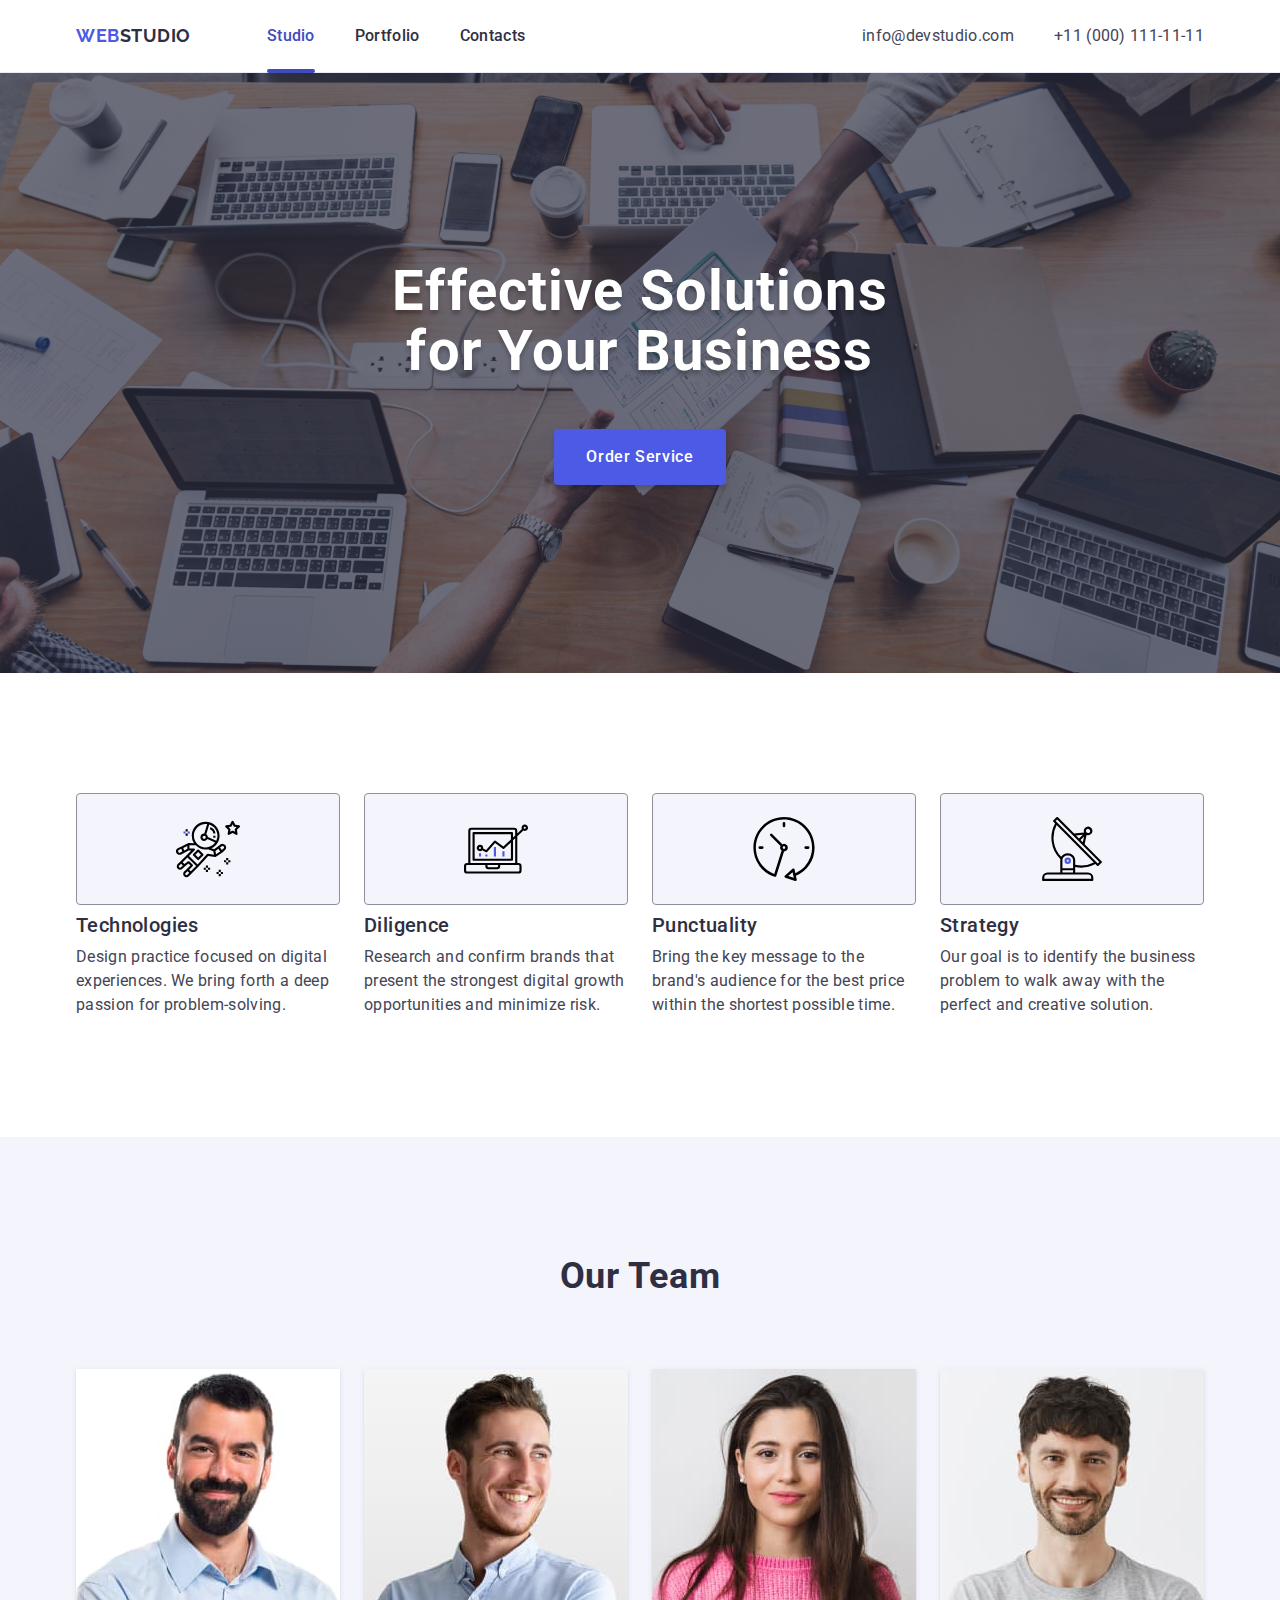
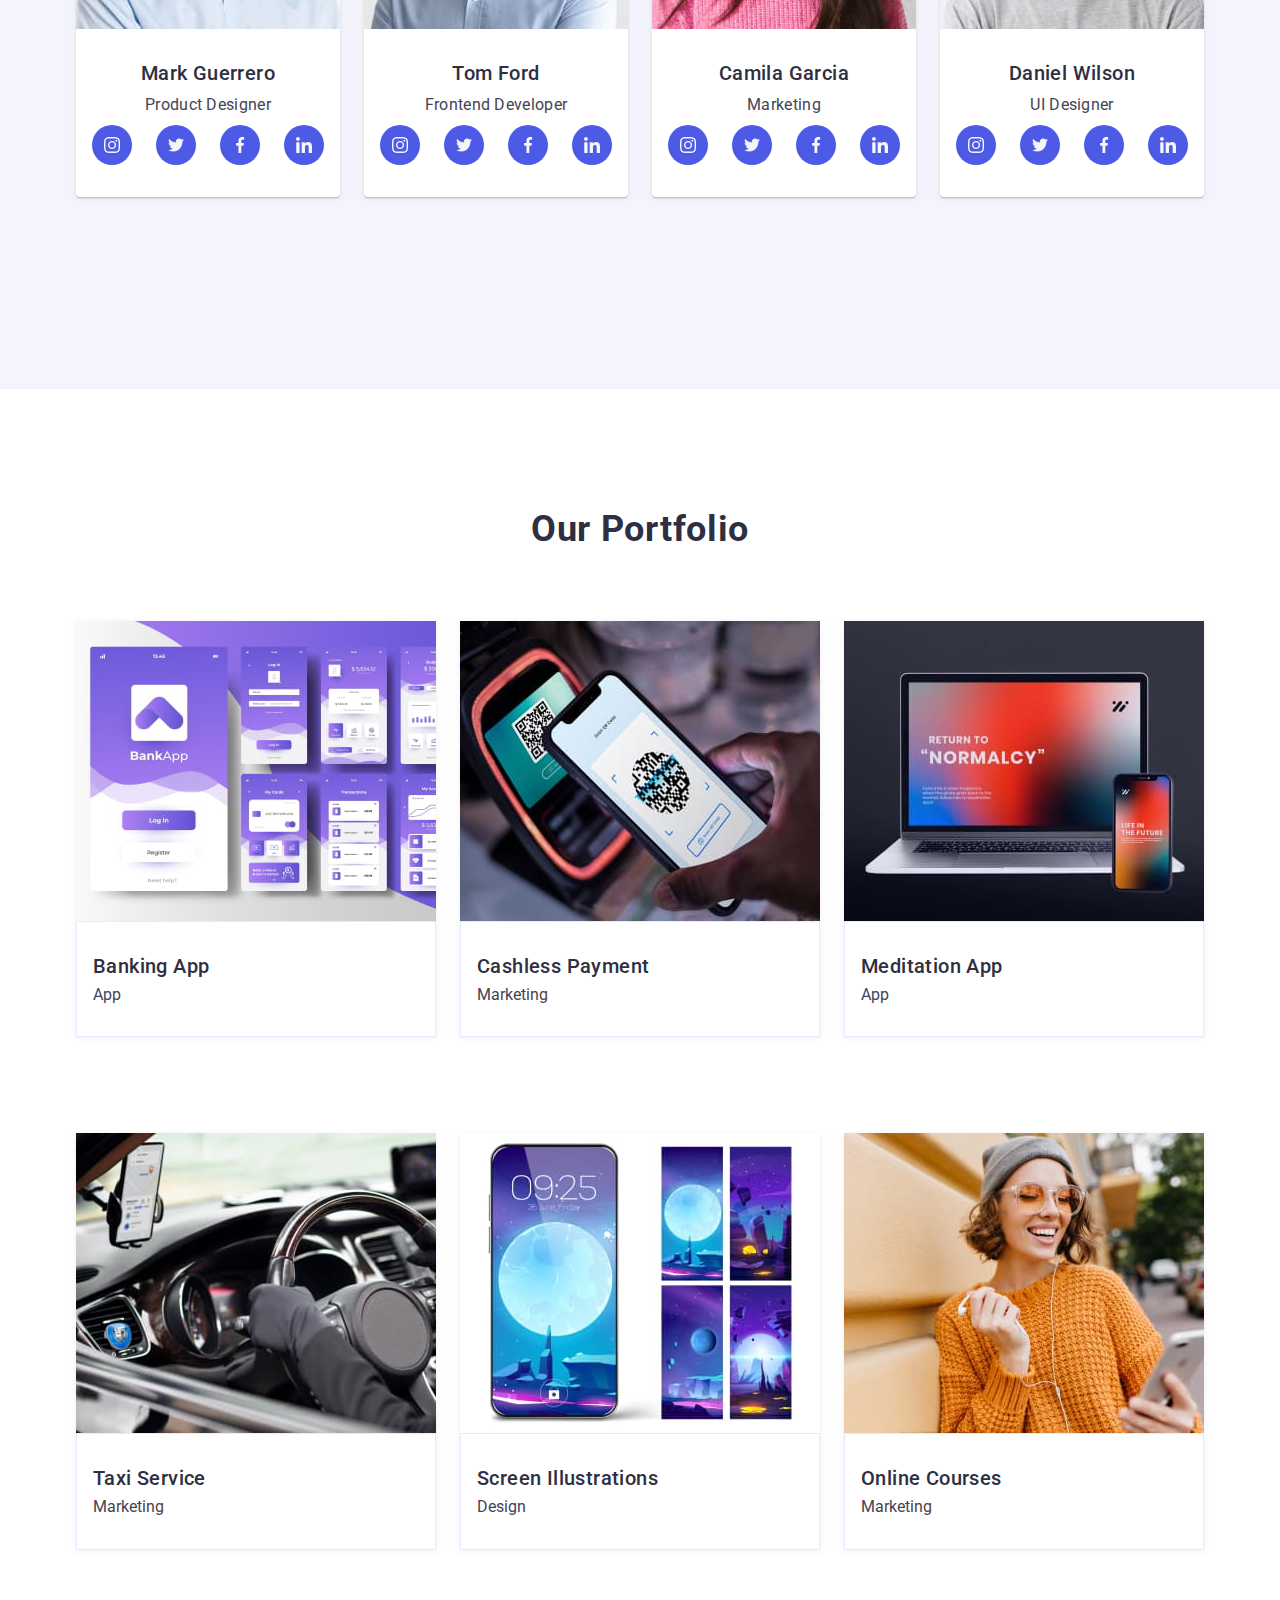
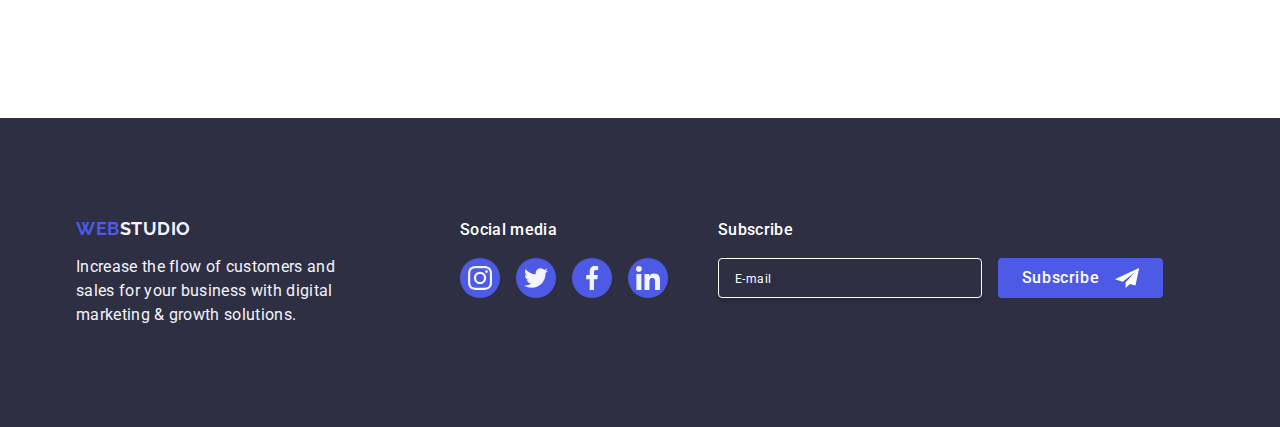
==== index.html @ afd0bc0f "Изменение" ====
<!DOCTYPE html>
<html lang="en">
  <head>
    <meta charset="UTF-8" />
    <meta name="viewport" content="width=device-width, initial-scale=1.0" />
    <title>Webstudio</title>
    <!-- Google Fonts links -->
    <link rel="preconnect" href="https://fonts.googleapis.com" />
    <link rel="preconnect" href="https://fonts.gstatic.com" crossorigin />
    <link
      href="https://fonts.googleapis.com/css2?family=Montserrat:wght@400;700&family=Roboto:wght@400;500;700&display=swap"
      rel="stylesheet"
    />
    <link rel="preconnect" href="https://fonts.googleapis.com" />
    <link rel="preconnect" href="https://fonts.gstatic.com" crossorigin />
    <link
      href="https://fonts.googleapis.com/css2?family=Montserrat:wght@400;700&family=Raleway:wght@700&family=Roboto:wght@400;500;700&display=swap"
      rel="stylesheet"
    />
    <!-- Moder Normalize link -->
    <link
      rel="stylesheet"
      href="https://cdnjs.cloudflare.com/ajax/libs/modern-normalize/2.0.0/modern-normalize.min.css"
    />
    <!-- Own styles link -->
    <link rel="stylesheet" href="./css/adaptive-and-responsive.css" />
  </head>
  <body>
    <header class="page-header">
      <div class="container page-header-container">
        <nav class="page-nav">
          <a class="logo" href="./index.html">
            Web<span class="text-logo">Studio</span></a
          >
          <ul class="page-menu">
            <li class="menu-item">
              <a class="menu-link current" href="./index-one.html">Studio</a>
            </li>
            <li class="menu-item">
              <a class="menu-link" href="./portfolio.html">Portfolio</a>
            </li>
            <li class="menu-item"><a class="menu-link" href="">Contacts</a></li>
          </ul>
        </nav>
        <address class="page-menu-contacts">
          <ul class="page-contacts">
            <li class="menu-item">
              <a class="menu-contacts" href="mailto:info@devstudio.com"
                >info@devstudio.com</a
              >
            </li>
            <li class="menu-item">
              <a class="menu-contacts" href="tel:+110001111111"
                >+11 (000) 111-11-11</a
              >
            </li>
          </ul>
        </address>
        <button class="btn-burger" type="button">
          <svg class="burger-icon" width="24" height="24">
            <use href="./images/icons.svg#icon-burger"></use>
          </svg>
        </button>
      </div>
    </header>
    <!-- Hero Section-->
    <main>
      <section class="hero">
        <div class="container hero-container">
          <h1 class="section-title">Effective Solutions for Your Business</h1>
          <button class="buy-button" type="button">Order Service</button>
        </div>
      </section>

      <!-- our Benefits -->
      <section class="benefits-section">
        <div class="container">
          <h2 class="visually-hidden">Our benefits</h2>
          <ul class="benefits-menu">
            <li class="benefits-item">
              <div class="benefits-icon-container">
                <svg
                  class="icon-drawing"
                  width="64"
                  height="64"
                  aria-label=" drawing antenna"
                >
                  <use href="./images/icons.svg#icon-antenna"></use>
                </svg>
              </div>
              <h3 class="benefits-subtitle">Strategy</h3>
              <p class="benefits-paragraph">
                Our goal is to identify the business problem to walk away with
                the perfect and creative solution.
              </p>
            </li>
            <li class="benefits-item">
              <div class="benefits-icon-container">
                <svg
                  class="icon-drawing"
                  width="64"
                  height="64"
                  aria-label="drawing clock"
                >
                  <use href="./images/icons.svg#icon-clock"></use>
                </svg>
              </div>
              <h3 class="benefits-subtitle">Punctuality</h3>
              <p class="benefits-paragraph">
                Bring the key message to the brand's audience for the best price
                within the shortest possible time.
              </p>
            </li>
            <li class="benefits-item">
              <div class="benefits-icon-container">
                <svg
                  class="icon-drawing"
                  width="64"
                  height="64"
                  aria-label="drawing diagram"
                >
                  <use href="./images/icons.svg#icon-diagram"></use>
                </svg>
              </div>
              <h3 class="benefits-subtitle">Diligence</h3>
              <p class="benefits-paragraph">
                Research and confirm brands that present the strongest digital
                growth opportunities and minimize risk.
              </p>
            </li>
            <li class="benefits-item">
              <div class="benefits-icon-container">
                <svg
                  class="icon-drawing"
                  width="64"
                  height="64"
                  aria-label="drawing astronaut"
                >
                  <use href="./images/icons.svg#icon-astronaut"></use>
                </svg>
              </div>
              <h3 class="benefits-subtitle">Technologies</h3>
              <p class="benefits-paragraph">
                Design practice focused on digital experiences. We bring forth a
                deep passion for problem-solving.
              </p>
            </li>
          </ul>
        </div>
      </section>
      <!-- team section -->
      <section class="team-section">
        <div class="container">
          <h2 class="team-title">Our Team</h2>
          <ul class="team-menu">
            <!-- product-designer-section start -->
            <li class="team-item">
              <img
                src="./images/our-team/product-designer-avatar.jpg"
                alt="product-designer-avatar"
                width="264"
                height="260"
              />
              <div class="team-div-container">
                <h3 class="team-subtitle">Mark Guerrero</h3>
                <p class="team-paragraph">Product Designer</p>

                <ul class="social-list-team">
                  <li class="social-list-item">
                    <a class="social-link-icon-team" href="">
                      <svg
                        class="team-list-svg"
                        width="16"
                        height="16"
                        aria-label="icon instagram"
                      >
                        <use href="./images/icons.svg#icon-instagram"></use>
                      </svg>
                    </a>
                  </li>
                  <li class="social-list-item">
                    <a class="social-link-icon-team" href="">
                      <svg
                        class="team-list-svg"
                        width="16"
                        height="16"
                        aria-label="icon twitter"
                      >
                        <use href="./images/icons.svg#icon-twitter"></use>
                      </svg>
                    </a>
                  </li>
                  <li class="social-list-item">
                    <a class="social-link-icon-team" href="">
                      <svg
                        class="team-list-svg"
                        width="16"
                        height="16"
                        aria-label="icon facebook"
                      >
                        <use href="./images/icons.svg#icon-facebook"></use>
                      </svg>
                    </a>
                  </li>
                  <li class="social-list-item">
                    <a class="social-link-icon-team" href="">
                      <svg
                        class="team-list-svg"
                        width="16"
                        height="16"
                        aria-label="icon linkedin"
                      >
                        <use href="./images/icons.svg#icon-linkedin"></use>
                      </svg>
                    </a>
                  </li>
                </ul>
              </div>
            </li>
            <!-- product-designer-END -->

            <!-- frontend-developer-Start -->
            <li class="team-item">
              <img
                src="./images/our-team/frontend-developer-avatar.jpg"
                alt="frontend-developer-avatar"
                width="264"
                height="260"
              />
              <div class="team-div-container">
                <h3 class="team-subtitle">Tom Ford</h3>
                <p class="team-paragraph">Frontend Developer</p>

                <ul class="social-list-team">
                  <li class="social-list-item">
                    <a class="social-link-icon-team" href="">
                      <svg
                        class="team-list-svg"
                        width="16"
                        height="16"
                        aria-label="icon instagram"
                      >
                        <use href="./images/icons.svg#icon-instagram"></use>
                      </svg>
                    </a>
                  </li>
                  <li class="social-list-item">
                    <a class="social-link-icon-team" href="">
                      <svg
                        class="team-list-svg"
                        width="16"
                        height="16"
                        aria-label="icon twitter"
                      >
                        <use href="./images/icons.svg#icon-twitter"></use>
                      </svg>
                    </a>
                  </li>
                  <li class="social-list-item">
                    <a class="social-link-icon-team" href="">
                      <svg
                        class="team-list-svg"
                        width="16"
                        height="16"
                        aria-label="icon facebook"
                      >
                        <use href="./images/icons.svg#icon-facebook"></use>
                      </svg>
                    </a>
                  </li>
                  <li class="social-list-item">
                    <a class="social-link-icon-team" href="">
                      <svg
                        class="team-list-svg"
                        width="16"
                        height="16"
                        aria-label="icon linkedins"
                      >
                        <use href="./images/icons.svg#icon-linkedin"></use>
                      </svg>
                    </a>
                  </li>
                </ul>
              </div>
            </li>
            <!-- frontend-developer-ENd -->

            <!-- marketing-person-START -->
            <li class="team-item">
              <img
                src="./images/our-team/marketing-person-avatar.jpg"
                alt="marketing-person-avatar"
                width="264"
                height="260"
              />
              <div class="team-div-container">
                <h3 class="team-subtitle">Camila Garcia</h3>
                <p class="team-paragraph">Marketing</p>

                <ul class="social-list-team">
                  <li class="social-list-item">
                    <a class="social-link-icon-team" href="">
                      <svg
                        class="team-list-svg"
                        width="16"
                        height="16"
                        aria-label="icon instagram"
                      >
                        <use href="./images/icons.svg#icon-instagram"></use>
                      </svg>
                    </a>
                  </li>
                  <li class="social-list-item">
                    <a class="social-link-icon-team" href="">
                      <svg
                        class="team-list-svg"
                        width="16"
                        height="16"
                        aria-label="icon twitter"
                      >
                        <use href="./images/icons.svg#icon-twitter"></use>
                      </svg>
                    </a>
                  </li>
                  <li class="social-list-item">
                    <a class="social-link-icon-team" href="">
                      <svg
                        class="team-list-svg"
                        width="16"
                        height="16"
                        aria-label="icon facebook"
                      >
                        <use href="./images/icons.svg#icon-facebook"></use>
                      </svg>
                    </a>
                  </li>
                  <li class="social-list-item">
                    <a class="social-link-icon-team" href="">
                      <svg
                        class="team-list-svg"
                        width="16"
                        height="16"
                        aria-label="icon linkedins"
                      >
                        <use href="./images/icons.svg#icon-linkedin"></use>
                      </svg>
                    </a>
                  </li>
                </ul>
              </div>
            </li>
            <!-- marketing-person-END -->

            <!--ui-designer-START -->
            <li class="team-item">
              <img
                src="./images/our-team/ui-designer-avatar.jpg"
                alt="ui-designer-avatar"
                width="264"
                height="260"
              />
              <div class="team-div-container">
                <h3 class="team-subtitle">Daniel Wilson</h3>
                <p class="team-paragraph">UI Designer</p>

                <ul class="social-list-team">
                  <li class="social-list-item">
                    <a class="social-link-icon-team" href="">
                      <svg
                        class="team-list-svg"
                        width="16"
                        height="16"
                        aria-label="icon instagram"
                      >
                        <use href="./images/icons.svg#icon-instagram"></use>
                      </svg>
                    </a>
                  </li>
                  <li class="social-list-item">
                    <a class="social-link-icon-team" href="">
                      <svg
                        class="team-list-svg"
                        width="16"
                        height="16"
                        aria-label="icon twitter"
                      >
                        <use href="./images/icons.svg#icon-twitter"></use>
                      </svg>
                    </a>
                  </li>
                  <li class="social-list-item">
                    <a class="social-link-icon-team" href="">
                      <svg
                        class="team-list-svg"
                        width="16"
                        height="16"
                        aria-label="icon facebook"
                      >
                        <use href="./images/icons.svg#icon-facebook"></use>
                      </svg>
                    </a>
                  </li>
                  <li class="social-list-item">
                    <a class="social-link-icon-team" href="">
                      <svg
                        class="team-list-svg"
                        width="16"
                        height="16"
                        aria-label="icon linkedin"
                      >
                        <use href="./images/icons.svg#icon-linkedin"></use>
                      </svg>
                    </a>
                  </li>
                </ul>
              </div>
            </li>
            <!-- ui-designer-END -->
          </ul>
        </div>
      </section>

      <!--  Start our portfolio section-->

      <section class="portfolio-section">
        <div class="container">
          <h2 class="portfolio-title">Our Portfolio</h2>
          <ul class="portfolio-menu">
            <li class="portfolio-item">
              <div class="portfolio-overlay">
                <picture>
                  <source
                    srcset="
                      ./images/our-portfolio/banking-app/banking-app-desktop.1x.jpg 1x,
                      ./images/our-portfolio/banking-app/banking-app-desktop.2x.jpg 2x
                    "
                    media="(min-width: 1158px)"
                  />
                  <source
                    srcset="
                      ./images/our-portfolio/banking-app/banking-app-tablet.1x.jpg 1x,
                      ./images/our-portfolio/banking-app/banking-app-tablet.2x.jpg 2x
                    "
                    media="(min-width: 768px)"
                  />
                  <source
                    srcset="
                      ./images/our-portfolio/banking-app/banking-app-phone.1x.jpg 1x,
                      ./images/our-portfolio/banking-app/banking-app-phone.2x.jpg 2x
                    "
                    media="(min-width: 320px)"
                  />
                  <img
                    src="./images/our-portfolio/banking-app/banking-app-phone.1x.jpg"
                    alt="Banking App"
                  />
                </picture>
                <p class="overlay-paragraph">
                  14 Stylish and User-Friendly App Design Concepts · Task
                  Manager App · Calorie Tracker App · Exotic Fruit Ecommerce App
                  · Cloud Storage App
                </p>
              </div>
              <div class="portfolio-div-container">
                <h3 class="portfolio-subtitle">Banking App</h3>
                <p class="portfolio-paragraph">App</p>
              </div>
            </li>

            <li class="portfolio-item">
              <div class="portfolio-overlay">
                <picture>
                  <source
                    srcset="
                      ./images/our-portfolio/cash-payment/cashless-payment-desktop.1x.jpg 1x,
                      ./images/our-portfolio/cash-payment/cashless-payment-desktop.2x.jpg 0.2x
                    "
                    media="(min-width: 1158px)"
                  />
                  <source
                    srcset="
                      ./images/our-portfolio/cash-payment/cashless-payment-tablet.1x.jpg 1x,
                      ./images/our-portfolio/cash-payment/cashless-payment-tablet.2x.jpg 2x
                    "
                    media="(min-width: 768px)"
                  />
                  <source
                    srcset="
                      ./images/our-portfolio/cash-payment/cashless-payment-phone.1x.jpg 1x,
                      ./images/our-portfolio/cash-payment/cashless-payment-phone.2x.jpg 2x
                    "
                    media="(min-width: 320px)"
                  />
                  <img
                    src="./images/our-portfolio/cashless-payment.jpg"
                    alt="Cashless Payment"
                  />
                </picture>
                <p class="overlay-paragraph">
                  14 Stylish and User-Friendly App Design Concepts · Task
                  Manager App · Calorie Tracker App · Exotic Fruit Ecommerce App
                  · Cloud Storage App
                </p>
              </div>
              <div class="portfolio-div-container">
                <h3 class="portfolio-subtitle">Cashless Payment</h3>
                <p class="portfolio-paragraph">Marketing</p>
              </div>
            </li>

            <li class="portfolio-item">
              <div class="portfolio-overlay">
                <picture>
                  <source
                    srcset="
                      ./images/our-portfolio/meditation-app/meditation-app-desktop.1x.jpg 1x,
                      ./images/our-portfolio/meditation-app/meditation-app-desktop.2x.jpg 2x
                    "
                    media="(min-width: 1158px)"
                  />
                  <source
                    srcset="
                      ./images/our-portfolio/meditation-app/meditation-app-tablet.1x.jpg 1x,
                      ./images/our-portfolio/meditation-app/meditation-app-tablet.2x.jpg 2x
                    "
                    media="(min-width: 768px)"
                  />
                  <source
                    srcset="
                      ./images/our-portfolio/meditation-app/meditation-app-phone.1x.jpg 1x,
                      ./images/our-portfolio/meditation-app/meditation-app-phone.2x.jpg 2x
                    "
                    media="(min-width: 320px)"
                  />
                  <img
                    src="./images/our-portfolio/meditation-app/meditation-app-phone.jpg"
                    alt="Meditation App"
                  />
                </picture>
                <p class="overlay-paragraph">
                  14 Stylish and User-Friendly App Design Concepts · Task
                  Manager App · Calorie Tracker App · Exotic Fruit Ecommerce App
                  · Cloud Storage App
                </p>
              </div>
              <div class="portfolio-div-container">
                <h3 class="portfolio-subtitle">Meditation App</h3>
                <p class="portfolio-paragraph">App</p>
              </div>
            </li>

            <li class="portfolio-item">
              <div class="portfolio-overlay">
                <picture>
                  <source
                    srcset="
                      ./images/our-portfolio/taxi-servise/taxi-service-desktop.1x.jpg 1x,
                      ./images/our-portfolio/taxi-servise/taxi-service-desktop.2x.jpg 2x
                    "
                    media="(min-width: 1158px)"
                  />
                  <source
                    srcset="
                      ./images/our-portfolio/taxi-servise/taxi-service-tablet.1x.jpg 1x,
                      ./images/our-portfolio/taxi-servise/taxi-service-tablet.2x.jpg 2x
                    "
                    media="(min-width: 768px)"
                  />
                  <source
                    srcset="
                      ./images/our-portfolio/taxi-servise/taxi-service-phone.1x.jpg 1x,
                      ./images/our-portfolio/taxi-servise/taxi-service-phone.2x.jpg 2x
                    "
                    media="(min-width: 320px)"
                  />
                  <img
                    src="images/our-portfolio/taxi-servise/taxi-service.jpg"
                    alt="Taxi Service"
                  />
                </picture>

                <p class="overlay-paragraph">
                  14 Stylish and User-Friendly App Design Concepts · Task
                  Manager App · Calorie Tracker App · Exotic Fruit Ecommerce App
                  · Cloud Storage App
                </p>
              </div>
              <div class="portfolio-div-container">
                <h3 class="portfolio-subtitle">Taxi Service</h3>
                <p class="portfolio-paragraph">Marketing</p>
              </div>
            </li>

            <li class="portfolio-item">
              <div class="portfolio-overlay">
                <picture>
                  <source
                    srcset="
                      ./images/our-portfolio/screen-illustration/screen-illustration-desktop.1x.jpg 1x,
                      ./images/our-portfolio/screen-illustration/screen-illustration-desktop.2x.jpg 2x
                    "
                    media="(min-width: 1158px)"
                  />
                  <source
                    srcset="
                      ./images/our-portfolio/screen-illustration/screen-illustration-tablet.1x.jpg 1x,
                      ./images/our-portfolio/screen-illustration/screen-illustration-tablet.2x.jpg 2x
                    "
                    media="(min-width: 768px)"
                  />
                  <source
                    srcset="
                      ./images/our-portfolio/screen-illustration/screen-illustration-phone.1x.jpg 1x,
                      ./images/our-portfolio/screen-illustration/screen-illustration-phone.2x.jpg 2x
                    "
                    media="(min-width: 320px)"
                  />
                  <img
                    src="./images/our-portfolio/screen-illustration/screen-illustration.jpg"
                    alt="Screen Illustration"
                  />
                </picture>
                <p class="overlay-paragraph">
                  14 Stylish and User-Friendly App Design Concepts · Task
                  Manager App · Calorie Tracker App · Exotic Fruit Ecommerce App
                  · Cloud Storage App
                </p>
              </div>
              <div class="portfolio-div-container">
                <h3 class="portfolio-subtitle">Screen Illustrations</h3>
                <p class="portfolio-paragraph">Design</p>
              </div>
            </li>

            <li class="portfolio-item">
              <div class="portfolio-overlay">
                <picture>
                  <source
                    srcset="
                      ./images/our-portfolio/online-courses/online-courses-desktop.1x.jpg 1x,
                      ./images/our-portfolio/online-courses/online-courses-desktop.2x.jpg 2x
                    "
                    media="(min-width: 1158px)"
                  />
                  <source
                    srcset="
                      ./images/our-portfolio/online-courses/online-courses-tablet.1x.jpg 1x,
                      ./images/our-portfolio/online-courses/online-courses-tablet.2x.jpg 2x
                    "
                    media="(min-width: 768px)"
                  />
                  <source
                    srcset="
                      ./images/our-portfolio/online-courses/online-courses-phone.1x.jpg 1x,
                      ./images/our-portfolio/online-courses/online-courses-phone.2x.jpg 2x
                    "
                    media="(min-width: 320px)"
                  />
                  <img
                    src="./images/our-portfolio/online-courses/online-courses.1x.jpg"
                    alt="Online Courses"
                  />
                </picture>

                <p class="overlay-paragraph">
                  14 Stylish and User-Friendly App Design Concepts · Task
                  Manager App · Calorie Tracker App · Exotic Fruit Ecommerce App
                  · Cloud Storage App
                </p>
              </div>
              <div class="portfolio-div-container">
                <h3 class="portfolio-subtitle">Online Courses</h3>
                <p class="portfolio-paragraph">Marketing</p>
              </div>
            </li>
          </ul>
        </div>
      </section>
    </main>
    <!-- Start Footer-->
    <footer class="page-footer">
      <div class="container container-footer">
        <div class="logo-container">
          <a class="logo-footer" href="./index.html"
            >Web<span class="text-logo-footer">Studio</span></a
          >
          <p class="footer-paragraph">
            Increase the flow of customers and sales for your business with
            digital marketing & growth solutions.
          </p>
        </div>
        <div class="container-social-media">
          <p class="social-text">Social media</p>
          <ul class="social-list-menu">
            <li class="social-list-item">
              <a class="social-link-icon" href="">
                <svg
                  class="social-list-svg"
                  width="24"
                  height="24"
                  aria-label="icon instagram"
                >
                  <use href="./images/icons.svg#icon-instagram"></use>
                </svg>
              </a>
            </li>
            <li class="social-list-item">
              <a class="social-link-icon" href="">
                <svg
                  class="social-list-svg"
                  width="24"
                  height="24"
                  aria-label="icon twitter"
                >
                  <use href="./images/icons.svg#icon-twitter"></use>
                </svg>
              </a>
            </li>
            <li class="social-list-item">
              <a class="social-link-icon" href="">
                <svg
                  class="social-list-svg"
                  width="24"
                  height="24"
                  aria-label="icon facebook"
                >
                  <use href="./images/icons.svg#icon-facebook"></use>
                </svg>
              </a>
            </li>
            <li class="social-list-item">
              <a class="social-link-icon" href="">
                <svg
                  class="social-list-svg"
                  width="24"
                  height="24"
                  aria-label="icon linkedin"
                >
                  <use href="./images/icons.svg#icon-linkedin"></use>
                </svg>
              </a>
            </li>
          </ul>
        </div>

        <div class="footer-subtscribe-list">
          <p class="footer-subscribe-paragraph">Subscribe</p>
          <form class="subscribe-form">
            <label class="subscribe-label" for="subscribe">
              <input
                id="subscribe"
                class="footer-input"
                type="email"
                placeholder="E-mail"
                name="subscribe"
              />
            </label>
            <button type="submit" class="button-subs">
              Subscribe
              <svg width="24" height="24" fill="white" class="icon-subs">
                <use href="./images/icons.svg#icon-subscribe"></use>
              </svg>
            </button>
          </form>
        </div>
      </div>
    </footer>

    <!-- start modal window -->
    <div class="backdrop">
      <div class="modal">
        <button class="modal-close-btn" type="button">
          <svg
            class="modal-close-btn-icon"
            width="8"
            height="8"
            aria-label="icon close"
          >
            <use href="./images/icons.svg#icon-close-black"></use>
          </svg>
        </button>

        <!-- start callback form -->
        <p class="review-form-description">
          Leave your contacts and we will call you back
        </p>
        <form class="review-form">
          <div class="review-form-field-wrapper">
            <label for="user-name" class="review-form-field-label">
              Name
            </label>
            <div class="review-form-input-wrapper">
              <input
                type="text"
                class="review-form-input"
                name="user-name"
                id="user-name"
                pattern="[a-zA-Za-яА-ЯіІїЇєЄґҐ']+"
                title="Oleksii"
                required
              />
              <svg class="review-form-field-icon" width="18" height="24">
                <use href="./images/icons.svg#icon-person-black"></use>
              </svg>
            </div>
          </div>
          <div class="review-form-field-wrapper">
            <label for="user-phone" class="review-form-field-label">
              Phone
            </label>
            <div class="review-form-input-wrapper">
              <input
                type="tel"
                class="review-form-input"
                name="user-phone"
                id="user-phone"
                pattern="[0-9]{3}-[0-9]{3}-[0-9]{2}-[0-9]{2}"
                title="xxx-xxx-xx-xx"
                required
              />
              <svg class="review-form-field-icon" width="18" height="24">
                <use href="./images/icons.svg#icon-phone-black"></use>
              </svg>
            </div>
          </div>
          <div class="review-form-field-wrapper">
            <label for="user-email" class="review-form-field-label">
              Email
            </label>
            <div class="review-form-input-wrapper">
              <input
                type="email"
                class="review-form-input"
                name="user-email"
                id="user-email"
                required
              />
              <svg class="review-form-field-icon" width="18" height="24">
                <use href="./images/icons.svg#icon-email-black"></use>
              </svg>
            </div>
          </div>
          <div class="review-form-field-comment">
            <label for="user-comment" class="review-form-field-label">
              Comment
            </label>
            <textarea
              class="review-form-message"
              name="user-comment"
              id="user-comment"
              placeholder="Text input"
              required
            ></textarea>
          </div>
          <div class="review-form-checkbox-wrapper">
            <input
              type="checkbox"
              class="input-for-contacts-checkbox visually-hidden"
              id="user-privacy"
              name="user-privacy"
              value="true"
              required
            />
            <label for="user-privacy" class="review-form-checkbox-label">
              <span class="review-form-checkbox-span">
                <svg class="review-form-checkbox-icon" width="10" height="8">
                  <use href="./images/icons.svg#icon-click"></use>
                </svg>
              </span>
              I accept the terms and conditions of the
              <a class="privacy-policy-link" href="">Privacy Policy</a>
            </label>
          </div>
          <button class="review-form-submit-btn" type="submit">Send</button>
        </form>
      </div>
    </div>

    <div class="backdrop-for-modal">
      <div class="modal-box modal-box-container">
        <button class="backdrop-btn-close-phone" type="button">
          <svg class="icon-close-btn" width="8" height="8">
            <use href="./images/icons.svg#icon-close-black"></use>
          </svg>
        </button>

        <nav class="nav-phone">
          <ul class="phone-menu">
            <li class="phone-menu-item">
              <a class="menu-link-phone phone-active" href="./index.html"
                >Studio</a
              >
            </li>
            <li class="phone-menu-item">
              <a class="menu-link-phone" href="">Portfolio</a>
            </li>
            <li class="phone-menu-item">
              <a class="menu-link-phone" href="">Contacts</a>
            </li>
          </ul>
        </nav>

        <address class="phone-page-contact">
          <ul class="address-list-phone">
            <li class="item-address-phone">
              <a
                class="phone-address-link address-active"
                href="tel:+110001111111"
                >+11 (000) 111-11-11</a
              >
              <br />
            </li>
            <li class="item-address-phone">
              <a class="phone-address-link" href="mailto:info@devstudio.com"
                >info@devstudio.com</a
              >
              <br />
            </li>
          </ul>
        </address>

        <ul class="social-list-phone">
          <li class="social-list-item-phone">
            <a class="social-link-icon-phone" href="">
              <svg
                class="social-list-svg-phone"
                width="24"
                height="24"
                aria-label="icon instagram"
              >
                <use href="./images/icons.svg#icon-instagram"></use>
              </svg>
            </a>
          </li>
          <li class="social-list-item-phone">
            <a class="social-link-icon-phone" href="">
              <svg
                class="social-list-svg-phone"
                width="24"
                height="24"
                aria-label="icon twitter"
              >
                <use href="./images/icons.svg#icon-twitter"></use>
              </svg>
            </a>
          </li>
          <li class="social-list-item-phone">
            <a class="social-link-icon-phone" href="">
              <svg
                class="social-list-svg-phone"
                width="24"
                height="24"
                aria-label="icon facebook"
              >
                <use href="./images/icons.svg#icon-facebook"></use>
              </svg>
            </a>
          </li>
          <li class="social-list-item-phone">
            <a class="social-link-icon-phone" href="">
              <svg
                class="social-list-svg-phone"
                width="24"
                height="24"
                aria-label="icon in"
              >
                <use href="./images/icons.svg#icon-linkedins"></use>
              </svg>
            </a>
          </li>
        </ul>
      </div>
    </div>
  </body>
</html>
---- css/adaptive-and-responsive.css ----
/* Start Primary Styles*/
h1,
h2,
h3,
h4,
h5,
h6,
p {
  margin-top: 0;
  margin-bottom: 0;
}

ul,
ol {
  margin-top: 0;
  margin-bottom: 0;
  padding-left: 0;
  list-style-type: none;
}

a {
  text-decoration: underline;
  color: inherit;
}

button {
  cursor: pointer;
}

img {
  display: block;
}

body {
  font-family: 'Roboto', sans-serif;
  color: #434455;
  background-color: #fff;
}

/*   Phone Start Header styles   */
.container {
  max-width: 320px;
  padding: 0 16px;
  margin: 0 auto;
}

.page-header {
  border-bottom: 1px solid #e7e9fc;
  margin-right: auto;
  margin-left: auto;
  box-shadow: 0px 2px 1px rgba(46, 47, 66, 0.08),
    0px 1px 1px rgba(46, 47, 66, 0.16), 0px 1px 6px rgba(46, 47, 66, 0.08);
}

.page-nav {
  display: flex;
  align-items: center;
}

.page-header-container {
  align-items: center;
  display: flex;
  justify-content: space-between;
}

.page-menu {
  display: none;
}

.logo {
  font-family: 'Raleway', sans-serif;
  font-weight: 700;
  font-size: 18px;
  line-height: 1.17;
  letter-spacing: 0.03em;
  text-transform: uppercase;
  color: #4d5ae5;
  padding: 17px 0;
  text-decoration: none;
}

.text-logo {
  color: #2e2f42;
}

.page-menu-contacts {
  font-style: normal;
  margin-left: auto;
  display: none;
}

.btn-burger {
  padding: 0;
  line-height: 0;
  background-color: transparent;
  border: none;
}
/* /Phone styles header */

/* Tablet styles header */
@media screen and (min-width: 768px) {
  .container {
    max-width: 768px;
  }

  .page-menu {
    display: flex;
    gap: 40px;
  }

  .page-menu-contacts {
    display: block;
  }

  .page-contacts {
    display: flex;
    flex-direction: column;
    gap: 12px;
  }

  .logo {
    margin-right: 130px;
  }

  .menu-link {
    text-decoration: none;
    font-weight: 500;
    font-size: 16px;
    line-height: 1.5;
    letter-spacing: 0.02em;
    color: #2e2f42;
    padding: 24px 0;
    display: block;
    transition: color 250ms cubic-bezier(0.4, 0, 0.2, 1);
  }

  .menu-link:hover,
  .menu-link:focus {
    color: #404bbf;
  }

  .current {
    position: relative;
    color: #404bbf;
  }

  .current::after {
    content: '';
    position: absolute;
    left: 0;
    bottom: -1px;
    border-radius: 2px;
    background-color: #404bbf;
    height: 4px;
    width: 100%;
  }

  .menu-contacts {
    text-decoration: none;
    font-size: 12px;
    line-height: 1.16;
    letter-spacing: 0.02em;
    color: #434455;
    transition: color 250ms cubic-bezier(0.4, 0, 0.2, 1);
  }

  .menu-contacts:hover,
  .menu-contacts:focus {
    color: #404bbf;
  }

  .btn-burger {
    display: none;
  }
}
/* /Tablet styles header */

/* Desktop styles header */
@media screen and (min-width: 1158px) {
  .container {
    max-width: 1158px;
    padding: 0 15px;
  }
  .logo {
    margin-right: 76px;
  }
  .page-contacts {
    flex-direction: row;
    gap: 40px;
  }
  .menu-contacts {
    font-size: 16px;
    line-height: 1.5;
  }
}
/* /Desktop styles header */

/* Phone styles hero */
.hero {
  margin-right: auto;
  margin-left: auto;
  background: #2e2f42;
  padding: 72px 0;
  background-size: cover;
  background-image: linear-gradient(
      rgba(46, 47, 66, 0.7),
      rgba(46, 47, 66, 0.7)
    ),
    url('../images/hero-baner/people-office-phone.1x.jpg');
  background-repeat: no-repeat;
  background-position: center;
}

.section-title {
  text-shadow: 0px 4px 4px rgba(0, 0, 0, 0.25);
  max-width: 216px;
  margin-bottom: 72px;
  margin-left: auto;
  margin-right: auto;
  font-family: 'Roboto', sans-serif;
  font-weight: 700;
  font-size: 36px;
  line-height: 1.11111;
  letter-spacing: 0.02em;
  text-align: center;
  color: #fff;
}

@media screen and (min-resolution: 192dpi) and (min-width: 320px) {
  .hero {
    background-image: linear-gradient(
        rgba(46, 47, 66, 0.7),
        rgba(46, 47, 66, 0.7)
      ),
      url('../images/hero-baner/people-office-phone.2x.jpg');
  }
}

.buy-button {
  background: #4d5ae5;
  color: #fff;
  font-family: Roboto;
  font-size: 16px;
  font-style: normal;
  font-weight: 500;
  line-height: 1.5;
  letter-spacing: 0.04em;
  margin: auto;
  padding: 16px 32px;
  border: none;
  border-radius: 4px;
  box-shadow: 0 4px 4px 0 rgba(0, 0, 0, 0.15);
  min-width: 169px;
  height: 56px;
  display: block;
  align-items: center;
  cursor: pointer;
  transition: background-color 250ms cubic-bezier(0.4, 0, 0.2, 1);
}

.buy-button:hover,
.buy-button:focus {
  background-color: #404bbf;
  box-shadow: 0 4px 4px 0 rgba(0, 0, 0, 0.15);
}
/* /Phone styles hero */

/* Tablet hero */

@media screen and (min-width: 768px) {
  .hero {
    background-image: linear-gradient(
        rgba(46, 47, 66, 0.7),
        rgba(46, 47, 66, 0.7)
      ),
      url('../images/hero-baner/people-office-tablet.1x.jpg');
    padding: 112px 0;
  }

  @media screen and (min-device-pixel-ratio: 2),
    (min-resolution: 192dpi),
    (min-resolution: 2dppx) {
    .hero {
      background-image: linear-gradient(
          rgba(46, 47, 66, 0.7),
          rgba(46, 47, 66, 0.7)
        ),
        url('../images/hero-baner/people-office-tablet.2x.jpg');
    }
  }

  .section-title {
    max-width: 496px;
    margin-bottom: 36px;
    font-size: 56px;
    line-height: 1.07143;
  }
}
/* /Tablet hero */

/* Desktop hero */
@media screen and (min-width: 1158px) {
  .hero {
    max-width: 1440px;
    background-position: center;
    background-image: linear-gradient(
        rgba(46, 47, 66, 0.7),
        rgba(46, 47, 66, 0.7)
      ),
      url('../images/hero-baner/people-office-desktop.1x.jpg');
    padding: 188px 0;
  }

  @media screen and (min-resolution: 192dpi) and (min-width: 768px) {
    .hero {
      background-image: linear-gradient(
          rgba(46, 47, 66, 0.7),
          rgba(46, 47, 66, 0.7)
        ),
        url('../images/hero-baner/people-office-desktop.2x.jpg');
    }
  }

  .section-title {
    margin-bottom: 48px;
  }
}
/* /Desktop hero */

/* Phone benefits */
.benefits-section {
  padding: 96px 0;
}

.visually-hidden {
  position: absolute;
  width: 1px;
  height: 1px;
  margin: -1px;
  border: 0;
  padding: 0;
  white-space: nowrap;
  clip-path: inset(100%);
  clip: rect(0 0 0 0);
  overflow: hidden;
}

.benefits-menu {
  display: flex;
  flex-direction: column;
  gap: 72px;
}

.benefits-subtitle {
  margin-bottom: 8px;
  font-weight: 700;
  font-size: 36px;
  line-height: 1.11111;
  letter-spacing: 0.02em;
  text-align: center;
  color: #2e2f42;
}

.benefits-paragraph {
  font-weight: 500;
  font-size: 16px;
  line-height: 1.5;
  letter-spacing: 0.02em;
  color: #434455;
}

.benefits-icon-container {
  max-width: 288px;
}

.icon-drawing {
  display: none;
}
/* /Phone benefits */

/* Tablet benefits */
@media screen and (min-width: 768px) {
  .benefits-section {
    padding: 96px 0;
  }

  .benefits-menu {
    gap: 24px;
    row-gap: 72px;
    flex-direction: row-reverse;
    flex-wrap: wrap;
  }

  .benefits-item {
    width: calc((100% - 48px) / 2);
  }

  .benefits-subtitle {
    text-align: left;
  }
}

/* /Tablet benefits */

/* Desktop benefits */
@media screen and (min-width: 1158px) {
  .benefits-section {
    padding: 120px 0;
  }

  .benefits-menu {
    gap: 24px;
  }

  .benefits-item {
    width: calc((100% - 72px) / 4);
  }

  .benefits-subtitle {
    font-weight: 500;
    font-size: 20px;
    line-height: 1.2;
    text-align: left;
  }

  .benefits-paragraph {
    font-weight: 400;
  }

  .benefits-icon-container {
    display: flex;
    align-items: center;
    justify-content: center;
    height: 112px;
    margin-bottom: 8px;
    box-sizing: border-box;
    border: 1px solid rgb(142, 143, 153);
    border-radius: 4px;
    background-color: #f4f4fd;
  }

  .icon-drawing {
    display: block;
  }
}

/* /Desktop benefits */

/* Phone team */
.employer {
  padding: 32px 16px;
}

.team-section {
  padding-bottom: 24px;
  padding-top: 96px;
  background: #f4f4fd;
}

.team-menu {
  display: flex;
  flex-direction: column;
  gap: 72px;
  align-items: center;
  justify-content: center;
}

.team-item {
  margin-bottom: 72px;
  background-color: #ffffff;
  border-radius: 0px 0px 4px 4px;
  box-shadow: 0px 2px 1px 0px rgba(46, 47, 66, 0.08),
    0px 1px 1px 0px rgba(46, 47, 66, 0.16),
    0px 1px 6px 0px rgba(46, 47, 66, 0.08);
}

.social-list-team {
  display: flex;
  gap: 24px;
  align-items: center;
  justify-content: center;
  padding-top: 8px;
}

.social-link-icon-team {
  display: flex;
  align-items: center;
  justify-content: center;
  width: 40px;
  height: 40px;
  border-radius: 50%;
  background-color: #4d5ae5;
  transition: background-color 250ms cubic-bezier(0.4, 0, 0.2, 1);
}

.social-link-icon-team:hover,
.social-link-icon-team:focus {
  background-color: #404bbf;
}

.team-title {
  font-weight: 700;
  font-size: 36px;
  line-height: 1.11;
  letter-spacing: 0.02em;
  text-transform: capitalize;
  text-align: center;
  color: #2e2f42;
  margin-bottom: 72px;
}

.team-div-container {
  padding: 32px 0;
}

.team-subtitle {
  font-weight: 500;
  font-size: 20px;
  line-height: 1.2;
  letter-spacing: 0.02em;
  text-align: center;
  color: #2e2f42;
  margin-bottom: 8px;
}

.team-paragraph {
  font-size: 16px;
  line-height: 1.5;
  letter-spacing: 0.02em;
  text-align: center;
  color: #434455;
}

.team-list-svg {
  fill: #f4f4fd;
}

.team-list-svg:hover,
.team-list-svg:focus {
  background-color: #31d0aa;
}
/* /Phone team */

/* Tablet team */
@media screen and (min-width: 768px) {
  .team-section {
    padding: 96px;
  }

  .team-menu {
    justify-content: center;
    flex-direction: row;
    flex-wrap: wrap;
    gap: 64px 24px;
  }
}
/* /Tablet team */

/* Desktop team */
@media screen and (min-width: 1158px) {
  .team-section {
    padding: 120px 0;
  }
}
/* /Desktop team */

/* Phone portfolio */
.portfolio-section {
  padding-bottom: 96px;
  padding-top: 96px;
}

.portfolio-menu {
  display: flex;
  flex-direction: column;
  gap: 48px;
}

.portfolio-title {
  margin-bottom: 72px;
  font-weight: 700;
  font-size: 36px;
  line-height: 1.11111;
  letter-spacing: 0.02em;
  text-transform: capitalize;
  text-align: center;
  color: #2e2f42;
}

.portfolio-item {
  margin-bottom: 48px;
  box-shadow: 0 1px 6px 0 rgba(46, 47, 66, 0.08);
  background: #fff;
}

.portfolio-item:hover,
.portfolio-item:focus {
  box-shadow: 0px 2px 1px 0px rgba(46, 47, 66, 0.08),
    0px 1px 1px 0px rgba(46, 47, 66, 0.16),
    0px 1px 6px 0px rgba(46, 47, 66, 0.08);
}

.overlay-paragraph {
  display: none;
}

.portfolio-div-container {
  padding: 32px 16px;
  border-top: none;
  border: 1px solid #e7e9fc;
}

.portfolio-subtitle {
  font-weight: 500;
  font-size: 20px;
  line-height: 1.2;
  letter-spacing: 0.02em;
  color: #2e2f42;
  margin-bottom: 8px;
}
/* /Phone portfolio */

/* Portfolio tablet */
@media screen and (min-width: 768px) {
  .portfolio-menu {
    flex-direction: row;
    flex-wrap: wrap;
    gap: 72px 24px;
  }
}
/* /Portfolio tablet */

/* Desktop portfolio */
@media screen and (min-width: 1158px) {
  .portfolio-section {
    padding: 120px 0;
  }

  .portfolio-menu {
    row-gap: 48px;
  }

  .portfolio-overlay {
    position: relative;
    overflow: hidden;
  }

  .portfolio-item:hover,
  .portfolio-item:focus {
    box-shadow: 0px 2px 1px 0px rgba(46, 47, 66, 0.08),
      0px 1px 1px 0px rgba(46, 47, 66, 0.16),
      0px 1px 6px 0px rgba(46, 47, 66, 0.08);
  }

  .portfolio-item:hover .overlay-paragraph,
  .portfolio-item:focus .overlay-paragraph {
    transform: translateY(0%);
  }

  .overlay-paragraph {
    display: block;
    position: absolute;
    top: 0;
    left: 0;
    width: 100%;
    height: 100%;
    overflow: auto;
    background-color: #4d5ae5;
    color: #f4f4fd;
    transform: translateY(100%);
    transition: transform 250ms cubic-bezier(0.4, 0, 0.2, 1);
    font-size: 16px;
    line-height: 1.5;
    letter-spacing: 0.02em;
    padding: 40px 32px;
  }
}
/* /Desktop portfolio */

/* Footer phone */
.container-footer {
  display: block;
}

.page-footer {
  padding: 96px 0;
  background: #2e2f42;
}

.logo-container {
  margin-bottom: 72px;
}

.text-logo-footer {
  color: #f4f4fd;
}

.subscribe-label {
  display: flex;
  flex-direction: column;
  align-items: center;
  margin-bottom: 16px;
}

.logo-footer {
  font-family: 'Raleway', sans-serif;
  text-decoration: none;
  font-weight: 700;
  font-size: 18px;
  line-height: 1.17;
  letter-spacing: 0.03em;
  text-transform: uppercase;
  display: block;
  text-align: center;
  color: #4d5ae5;
  background: #2e2f42;
  margin-bottom: 16px;
}

.footer-paragraph {
  font-size: 16px;
  line-height: 1.5;
  letter-spacing: 0.02em;
  color: #f4f4fd;
  width: 264px;
}

.container-cosial-media {
  margin-bottom: 72px;
}

.social-text {
  font-weight: 500;
  font-size: 16px;
  line-height: 1.5;
  letter-spacing: 0.02em;
  color: #fff;
  text-align: center;
  margin-bottom: 16px;
  padding-left: 56px;
  padding-right: 56px;
}

.social-list-item {
  width: 40px;
  height: 40px;
}

.social-list-menu {
  display: flex;
  gap: 16px;
  align-items: center;
  justify-content: center;
}

.social-link-icon {
  display: flex;
  align-items: center;
  justify-content: center;
  width: 100%;
  height: 100%;
  border-radius: 50%;
  background-color: #4d5ae5;
  transition: background-color 250ms cubic-bezier(0.4, 0, 0.2, 1);
}

.social-link-icon:hover,
.social-link-icon:focus {
  background-color: #31d0aa;
}

.social-list-svg {
  fill: #f4f4fd;
}

.footer-subscribe-paragraph {
  font-weight: 500;
  font-size: 16px;
  line-height: 1.5;
  letter-spacing: 0.02em;
  color: #fff;
  text-align: center;
  margin-bottom: 16px;
}

.footer-input {
  width: 264px;
  height: 40px;
  border: 1px solid #fff;
  color: #ffffff;
  border-radius: 4px;
  box-shadow: 0 4px 4px 0 rgba(0, 0, 0, 0.15);
  background-color: inherit;
  padding: 8px 16px;
  line-height: 2;
  letter-spacing: 0.04em;
  transition: border-color 250ms cubic-bezier(0.4, 0, 0.2, 1);
}

.footer-input::placeholder {
  font-weight: 400;
  font-size: 12px;
  line-height: 2;
  letter-spacing: 0.04em;
  color: #fff;
}

.button-subs {
  display: flex;
  text-align: center;
  align-items: center;
  justify-content: center;
  flex-direction: row;
  border-radius: 4px;
  border: none;
  margin: 0 auto;
  min-width: 165px;
  height: 40px;
  cursor: pointer;
  font-weight: 500;
  font-size: 16px;
  line-height: 1.5;
  letter-spacing: 0.04em;
  color: #fff;
  background-color: #4d5ae5;
  outline: transparent;
  transition: background-color 250ms cubic-bezier(0.4, 0, 0.2, 1);
}

.button-subs:hover,
.button-subs:focus {
  border-color: #4d5ae5;
}

.icon-subs {
  margin-left: 16px;
}
/* /Footer phone */

/* Footer tablet */
@media screen and (min-width: 768px) {
  .page-footer .container-footer {
    display: flex;
    flex-wrap: wrap;
    align-items: baseline;
  }

  .logo-footer {
    text-align: start;
    display: block;
  }

  .logo-container {
    width: 264px;
    margin-right: 24px;
    margin-left: 96px;
  }

  .container-social-media {
    min-width: 208px;
  }

  .social-text {
    text-align: left;
    padding-left: 0;
    padding-right: 0;
  }

  .footer-subtscribe-list {
    margin-left: 96px;
  }

  .footer-subscribe-paragraph {
    display: inline-block;
  }

  .subscribe-form {
    display: flex;
    flex-wrap: wrap;
    gap: 24px;
  }
}
/* /Footer tablet */

/* Desktop footer */
@media screen and (min-width: 1158px) {
  .page-footer {
    padding: 100px 0;
  }

  .logo-footer {
    margin-right: 120px;
  }

  .logo-container {
    margin-left: 0;
    margin-right: 120px;
    margin-bottom: 0;
  }

  .subscribe-form {
    display: flex;
    flex-wrap: nowrap;
    gap: 16px;
  }

  .container-cosial-media {
    margin-right: 80px;
    margin-left: 0;
    margin-bottom: 0;
  }

  .footer-subtscribe-list {
    margin-left: 50px;
  }

  .button-subs {
    margin-right: 0;
  }

  .footer-input {
    opacity: 1;
  }
}
/* /Desktop footer */

/* Modal phone */
.backdrop {
  display: none;
  position: fixed;
  z-index: 999999;
  top: 0;
  left: 0;
  width: 100%;
  height: 100%;
  background-color: rgba(46, 47, 66, 0.4);
  transition: opacity 250ms cubic-bezier(0.4, 0, 0.2, 1),
    visibility 250ms cubic-bezier(0.4, 0, 0.2, 1);
}

.backdrop.is-open {
  opacity: 1;
  visibility: visible;
  pointer-events: auto;
}

.modal {
  width: 320px;
  max-height: 623px;
  position: absolute;
  top: 50%;
  left: 50%;
  transform: translate(-50%, -50%);
  background-color: #fcfcfc;
  border-radius: 4px;
  padding: 72px 16px 16px 16px;
  box-shadow: 0px 1px 1px rgba(0, 0, 0, 0.14), 0px 1px 3px rgba(0, 0, 0, 0.12),
    0px 2px 1px rgba(0, 0, 0, 0.2);
  transition: transform 250ms cubic-bezier(0.4, 0, 0.2, 1);
}

.modal-close-btn {
  position: absolute;
  top: 24px;
  right: 24px;
  width: 24px;
  height: 24px;
  border-radius: 50%;
  display: flex;
  justify-content: center;
  align-items: center;
  background-color: #e7e9fc;
  border: 1px solid rgba(0, 0, 0, 0.1);
  padding: 0;
  cursor: pointer;
  transition: background-color 250ms cubic-bezier(0.4, 0, 0.2, 1),
    border 250ms cubic-bezier(0.4, 0, 0.2, 1);
}

.modal-close-btn:hover,
.modal-close-btn:focus {
  background-color: #404bbf;
  border: none;
}

.modal-close-btn-icon {
  transition: fill 250ms cubic-bezier(0.4, 0, 0.2, 1);
  fill: #2e2f42;
}

.modal-close-btn:hover .modal-close-btn-icon,
.modal-close-btn:focus .modal-close-btn-icon {
  fill: #ffffff;
}

.review-form-description {
  font-weight: 500;
  font-size: 16px;
  line-height: 1.5;
  text-align: center;
  letter-spacing: 0.02em;
  color: #2e2f42;
  margin-bottom: 16px;
  max-width: 256px;
  margin-left: auto;
  margin-right: auto;
}

.privacy-policy-link {
  color: #4d5ae5;
  text-decoration-skip-ink: none;
}

.review-form-message {
  width: 100%;
  height: 120px;
  resize: none;
  font-weight: 400;
  font-size: 12px;
  line-height: 1.17;
  letter-spacing: 0.04em;
  color: rgba(46, 47, 66, 0.4);
  border: 1px solid rgba(46, 47, 66, 0.4);
  border-radius: 4px;
  background-color: transparent;
  padding: 8px 16px;
  outline: transparent;
  transition: border-color 250ms cubic-bezier(0.4, 0, 0.2, 1);
}

.review-form-message::placeholder {
  color: rgba(46, 47, 66, 0.4);
}

.review-form-message:focus {
  border-color: #4d5ae5;
  outline: transparent;
}

.review-form {
  margin-left: auto;
  margin-right: auto;
  margin-bottom: 16px;
}

.review-form-input-wrapper {
  position: relative;
}

.review-form-input {
  width: 100%;
  height: 40px;
  border: 1px solid rgba(46, 47, 66, 0.4);
  border-radius: 4px;
  background-color: transparent;
  padding-left: 38px;
  outline: transparent;
}

.review-form-input:focus {
  border-color: #4d5ae5;
  outline: transparent;
}

.review-form-field-wrapper {
  position: relative;
  font-weight: 400;
  font-size: 12px;
  line-height: 1.7;
  letter-spacing: 0.04em;
  color: #8e8f99;
  display: block;
  margin-bottom: 8px;
}

.review-form-field-comment {
  margin-bottom: 16px;
}

.review-form-field-wrapper:nth-child(4) {
  margin-bottom: 16px;
}

.review-form-field-icon {
  position: absolute;
  top: 50%;
  left: 16px;
  transform: translateY(-50%);
  fill: #2e2f42;
  transition: fill 250ms cubic-bezier(0.4, 0, 0.2, 1);
}

.review-form-input:focus + .review-form-field-icon {
  fill: #4d5ae5;
}

.review-form-field-label {
  font-weight: 400;
  font-size: 12px;
  line-height: 1.17;
  letter-spacing: 0.04em;
  color: #8e8f99;
  display: block;
  margin-bottom: 4px;
}

.review-form-checkbox-wrapper {
  margin-bottom: 24px;
}

.review-form-checkbox-label {
  font-size: 12px;
  line-height: 1.17;
  letter-spacing: 0.04em;
  color: #8e8f99;
}

.review-form-checkbox-span {
  width: 16px;
  height: 16px;
  border: 1px solid rgba(46, 47, 66, 0.4);
  border-radius: 2px;
  transition: background-color 250ms cubic-bezier(0.4, 0, 0.2, 1),
    border 250ms cubic-bezier(0.4, 0, 0.2, 1),
    fill 250ms cubic-bezier(0.4, 0, 0.2, 1);
  display: inline-flex;
  align-items: center;
  justify-content: center;
  fill: transparent;
  margin-right: 8px;
}

.input-for-contacts-checkbox:checked
  + .review-form-checkbox-label
  .review-form-checkbox-span {
  background-color: #404bbf;
  fill: #f4f4fd;
  border: none;
}

.review-form-submit-btn {
  display: block;
  margin: 0 auto;
  background-color: #4d5ae5;
  border: none;
  font-weight: 500;
  font-size: 16px;
  line-height: 1.5;
  letter-spacing: 0.04em;
  text-align: center;
  color: #fff;
  border-radius: 4px;
  padding: 16px 32px;
  min-width: 169px;
  height: 56px;
  box-shadow: 0 4px 4px 0 rgba(0, 0, 0, 0.15);
  transition: background-color 250ms cubic-bezier(0.4, 0, 0.2, 1);
}
/* /Modal phone */

/* Tablet and Desktop modal */
@media screen and (min-width: 1158px), screen and (min-width: 768px) {
  .modal {
    width: 408px;
    padding: 72px 24px 24px 24px;
  }

  .review-form-input {
    width: 360px;
    height: 40px;
    border: 1px solid rgba(46, 47, 66, 0.4);
    border-radius: 4px;
    background-color: transparent;
    padding-left: 34px;
    outline: transparent;
  }

  .review-form-input:focus {
    border-color: #4d5ae5;
    outline: transparent;
  }

  .review-form-input:focus + .review-form-field-icon {
    fill: #4d5ae5;
  }

  .review-form-field-wrapper {
    margin-bottom: 16px;
  }

  .review-form-checkbox-wrapper {
    margin-bottom: 24px;
  }

  .review-form-description {
    max-width: 408px;
  }

  .privacy-policy-link {
    color: #4d5ae5;
    text-decoration-skip-ink: none;
  }

  .review-form-field-label {
    display: block;
    font-size: 12px;
    line-height: 1.17;
    letter-spacing: 0.04em;
    color: #8e8f99;
    margin-bottom: 4px;
  }

  .review-form-input-wrapper {
    position: relative;
  }

  .review-form-field-icon {
    position: absolute;
    top: 50%;
    left: 16px;
    transform: translateY(-50%);
    fill: #2e2f42;
    transition: fill 250ms cubic-bezier(0.4, 0, 0.2, 1);
  }

  .review-form-field-comment {
    margin-bottom: 16px;
  }

  .review-form-message {
    width: 100%;
    height: 120px;
    line-height: 1.17;
    border: 1px solid rgba(46, 47, 66, 0.4);
    border-radius: 4px;
    resize: none;
    transition: border-color 250ms cubic-bezier(0.4, 0, 0.2, 1);
    font-weight: 400;
    font-size: 12px;
    letter-spacing: 0.04em;
    color: rgba(46, 47, 66, 0.4);
    background-color: transparent;
    padding: 8px 16px;
    outline: transparent;
  }

  .review-form-message::placeholder {
    color: rgba(46, 47, 66, 0.4);
  }

  .review-form-message:focus {
    border-color: #4d5ae5;
    outline: transparent;
  }

  .review-form-checkbox-label {
    font-size: 12px;
    letter-spacing: 0.04em;
    color: #8e8f99;
    line-height: 1.17;
  }

  .review-form-checkbox-span {
    display: inline-flex;
    justify-content: center;
    align-items: center;
    width: 16px;
    height: 16px;
    border-radius: 2px;
    border: 1px solid rgba(46, 47, 66, 0.4);
    cursor: pointer;
    fill: transparent;
    margin-right: 8px;
    transition: background-color 250ms cubic-bezier(0.4, 0, 0.2, 1),
      border 250ms cubic-bezier(0.4, 0, 0.2, 1),
      fill 250ms cubic-bezier(0.4, 0, 0.2, 1);
  }

  .input-for-contacts-checkbox:checked
    + .review-form-checkbox-label
    .review-form-checkbox-span {
    background-color: #404bbf;
    fill: #f4f4fd;
    border: none;
  }

  .review-form-submit-btn {
    display: block;
    margin: 0 auto;
    background-color: #4d5ae5;
    border: none;
    font-weight: 500;
    font-size: 16px;
    line-height: 1.5;
    letter-spacing: 0.04em;
    text-align: center;
    color: #fff;
    border-radius: 4px;
    padding: 16px 32px;
    min-width: 169px;
    height: 56px;
    box-shadow: 0 4px 4px 0 rgba(0, 0, 0, 0.15);
    transition: background-color 250ms cubic-bezier(0.4, 0, 0.2, 1);
  }
}
/* /Desktop modal */

/* Menu phone header */
.backdrop-for-modal {
  position: fixed;
  z-index: 999;
  top: 0;
  left: 0;
  width: 100%;
  height: 100%;
  display: flex;
  flex-direction: column;
  justify-content: space-between;
  transition: opacity 250ms cubic-bezier(0.4, 0, 0.2, 1),
    visibility 250ms cubic-bezier(0.4, 0, 0.2, 1);
}

.is-open {
  opacity: 1;
  visibility: visible;
  pointer-events: auto;
}

.modal-box-container {
  position: relative;
  height: 100%;
}

.icon-close-btn {
  fill: #2e2f42;
}

.modal-box {
  background: #fff;
  padding: 0 16px;
}

.nav-phone {
  margin: 0 auto;
  max-width: 320px;
  padding: 0 16px;
}

.phone-menu {
  font-style: normal;
  display: inline-block;
  margin-top: 72px;
  margin-bottom: 168px;
  min-width: 151px;
  margin-left: 0;
}

.menu-link-phone {
  font-weight: 700;
  font-size: 36px;
  line-height: 1.11;
  letter-spacing: 0.02em;
  text-transform: capitalize;
  color: #2e2f42;
  text-decoration: none;
}

.phone-menu-item {
  font-weight: 700;
  font-size: 36px;
  line-height: 1.11111;
  letter-spacing: 0.02em;
  color: #2e2f42;
  margin-bottom: 40px;
}

.phone-menu-item:last-child {
  margin-bottom: 0;
}

.menu-link-phone.phone-active {
  color: #404bbf;
}

.menu-link-phone:hover,
.menu-link-phone:focus {
  color: #404bbf;
}

.phone-page-contact {
  font-style: normal;
  margin: 128px 16px auto;
}

.address-list-phone {
  display: block;
  min-width: 193px;
  margin-bottom: 48px;
  margin-left: 0;
}

.phone-address-link {
  font-weight: 500;
  font-size: 20px;
  line-height: 1.2;
  letter-spacing: 0.02em;
  color: #434455;
  padding-bottom: 24px;
  text-decoration: none;
}

.item-address-phone:last-child {
  margin-bottom: 0;
}

.phone-address-link.address-active {
  color: #4d5ae5;
}

.phone-address-link:hover,
.phone-address-link:focus {
  color: #4d5ae5;
}

.item-address-phone {
  padding-bottom: 24px;
}

.phone-address-link:hover,
.phone-address-link:focus {
  color: #404bbf;
}

.social-list-phone {
  width: 280px;
  height: 40px;
  display: flex;
  gap: 40px;
  align-items: center;
  justify-content: flex-start;
  margin-left: 0;
}

.social-link-icon-phone {
  width: 40px;
  height: 40px;
  background-color: #4d5ae5;
  border-radius: 50%;
  display: flex;
  align-items: center;
  justify-content: center;
  transition: background-color 250ms cubic-bezier(0.4, 0, 0.2, 1);
}

.social-link-icon-phone:hover,
.social-link-icon-phone:focus {
  background-color: #31d0aa;
}

.social-list-svg-phone {
  fill: #f4f4fd;
}

.backdrop-btn-close-phone {
  position: absolute;
  top: 24px;
  right: 24px;
  width: 24px;
  height: 24px;
  border-radius: 50%;
  display: flex;
  justify-content: center;
  align-items: center;
  padding: 0;
  cursor: pointer;
  background-color: #fff;
  fill: #e7e9fc;

  border: 1px solid rgba(0, 0, 0, 0.1);
}
/* /Menu phone header */

/* Menu tablet and desktop */
.backdrop-for-modal {
  display: none;
}
/* /Menu tablet and desktop */
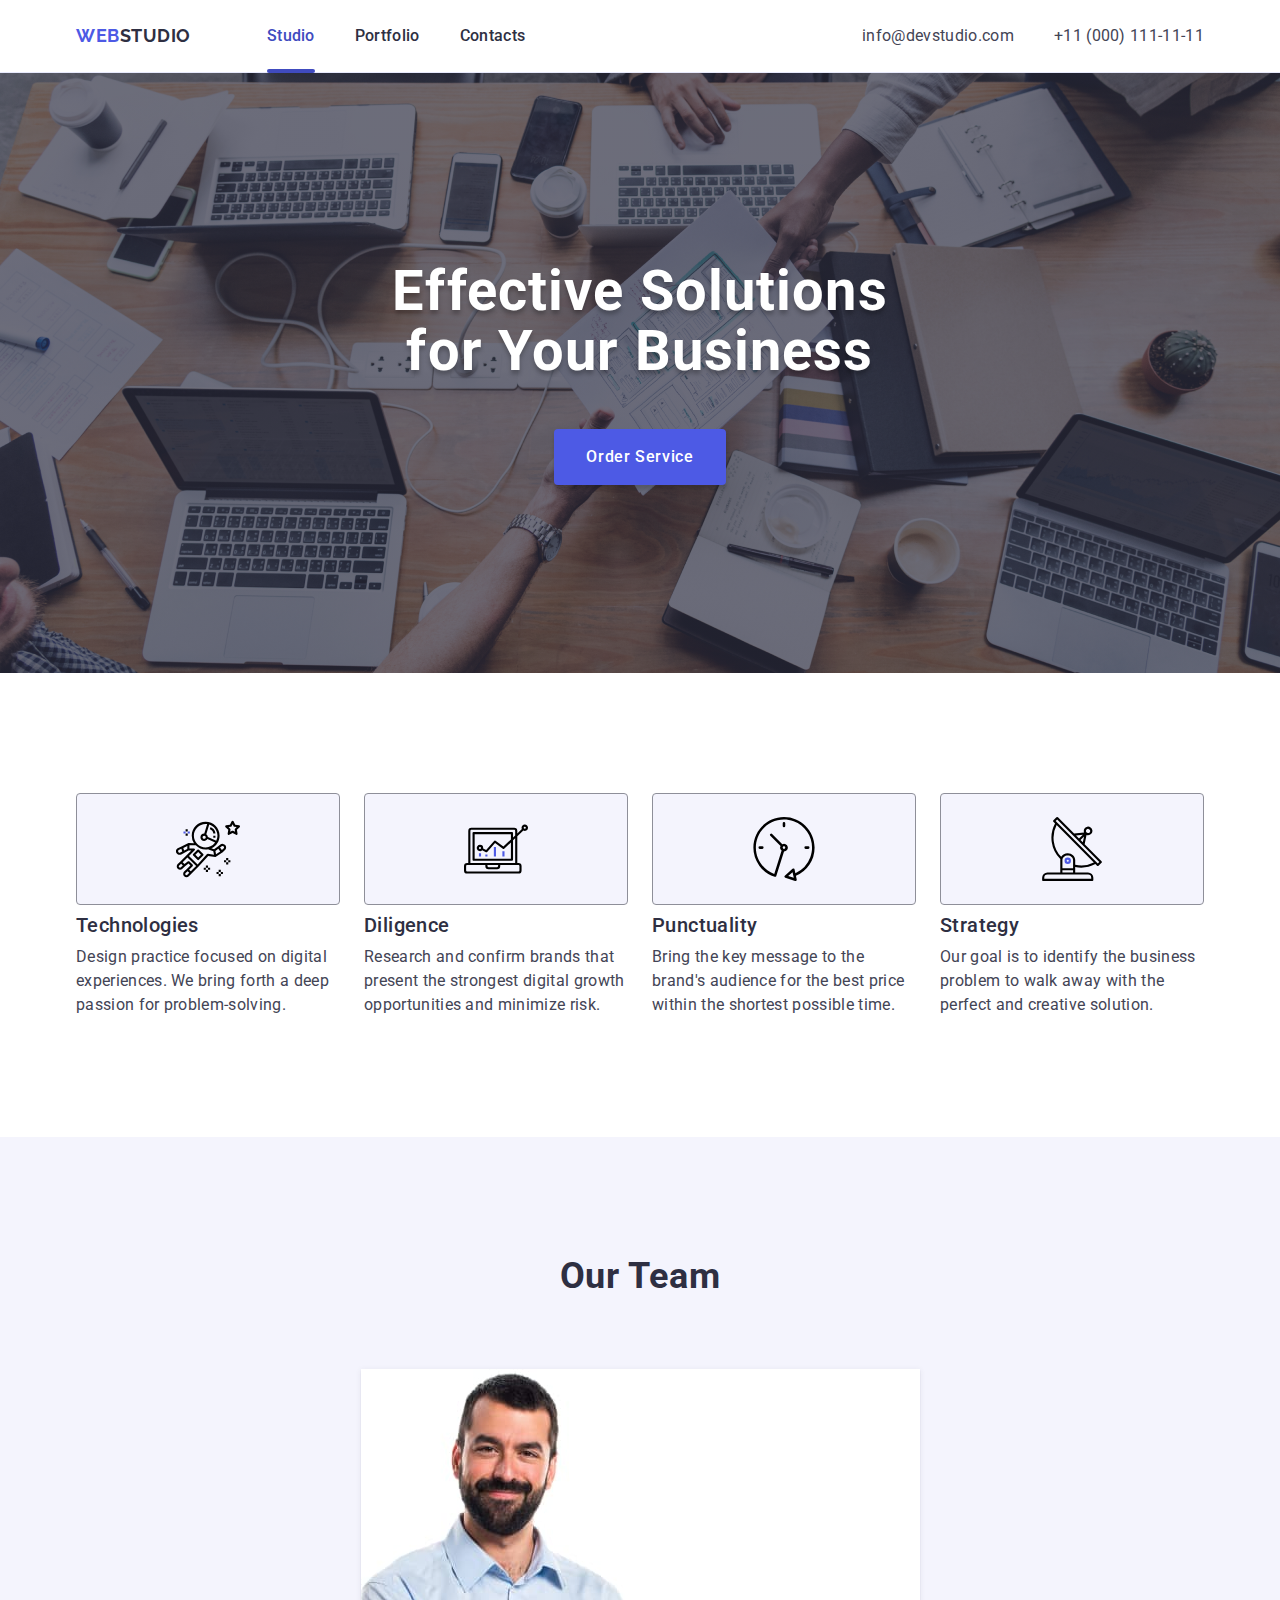
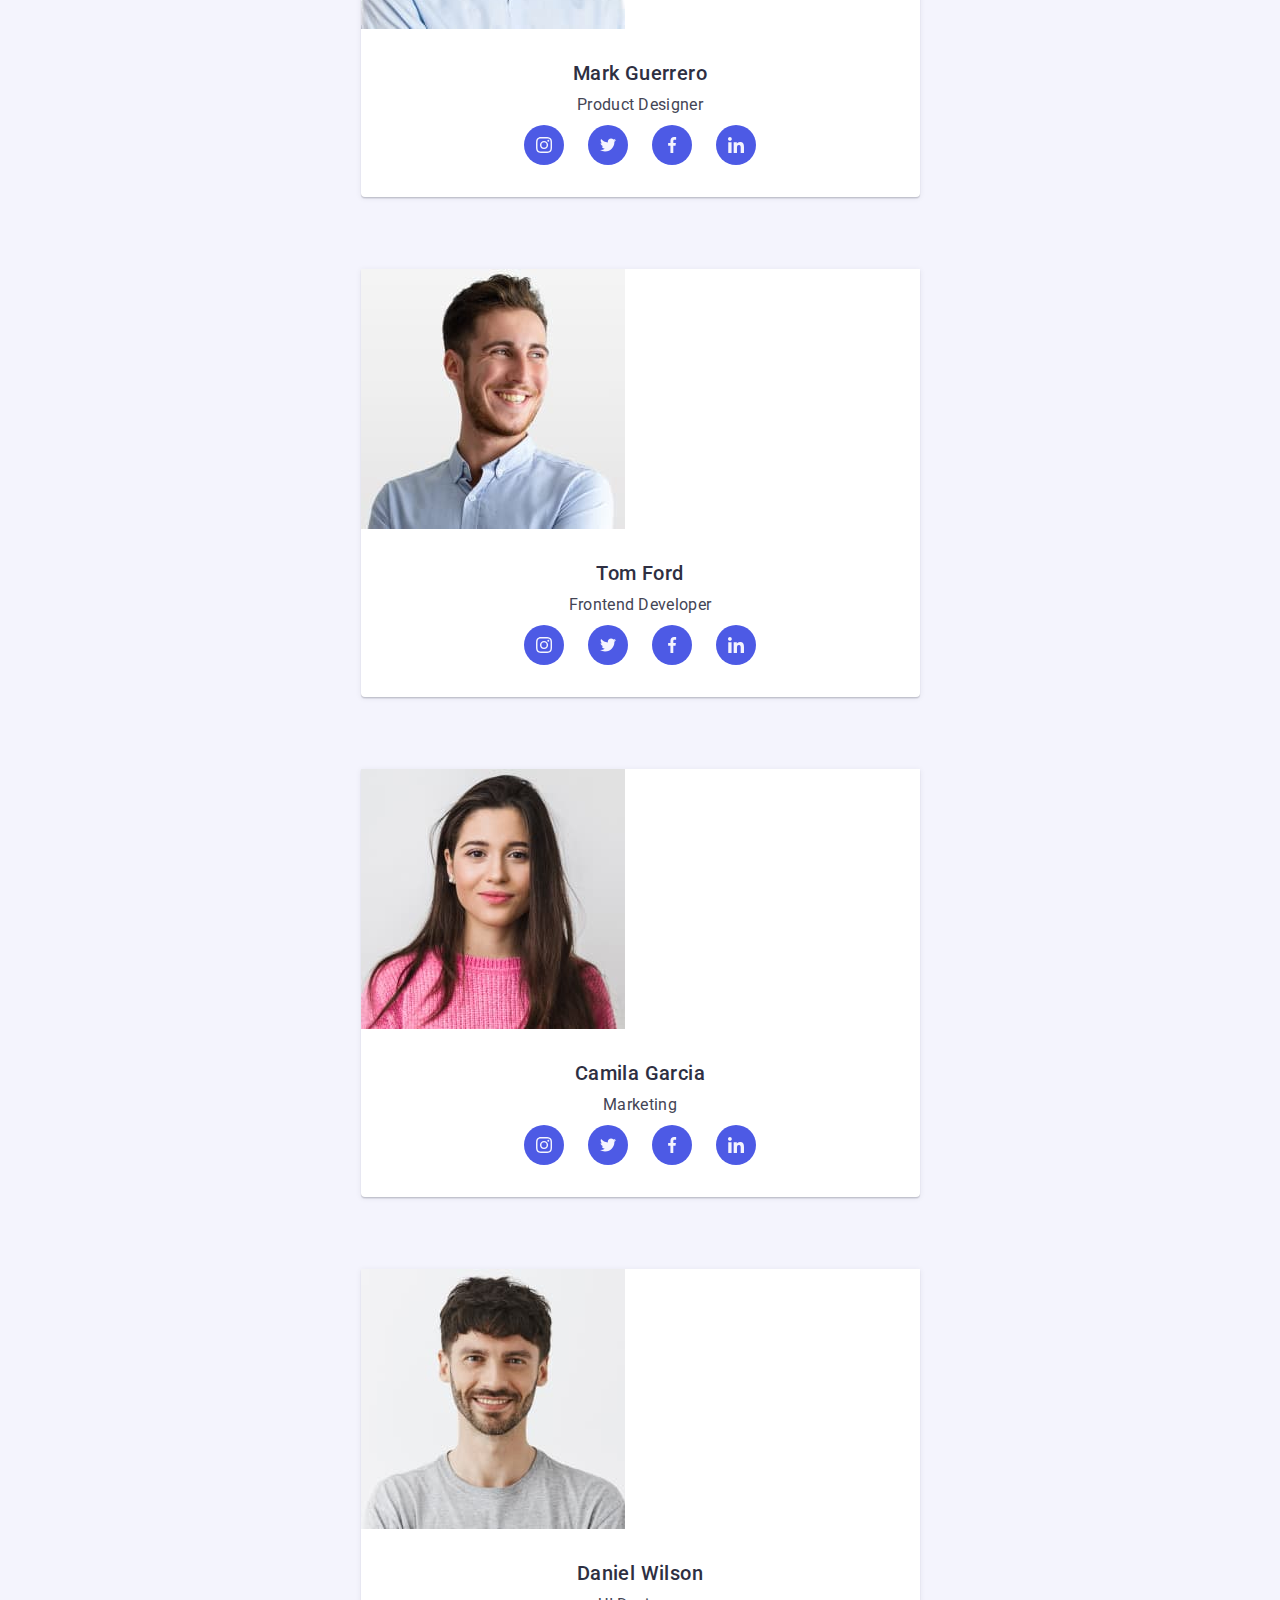
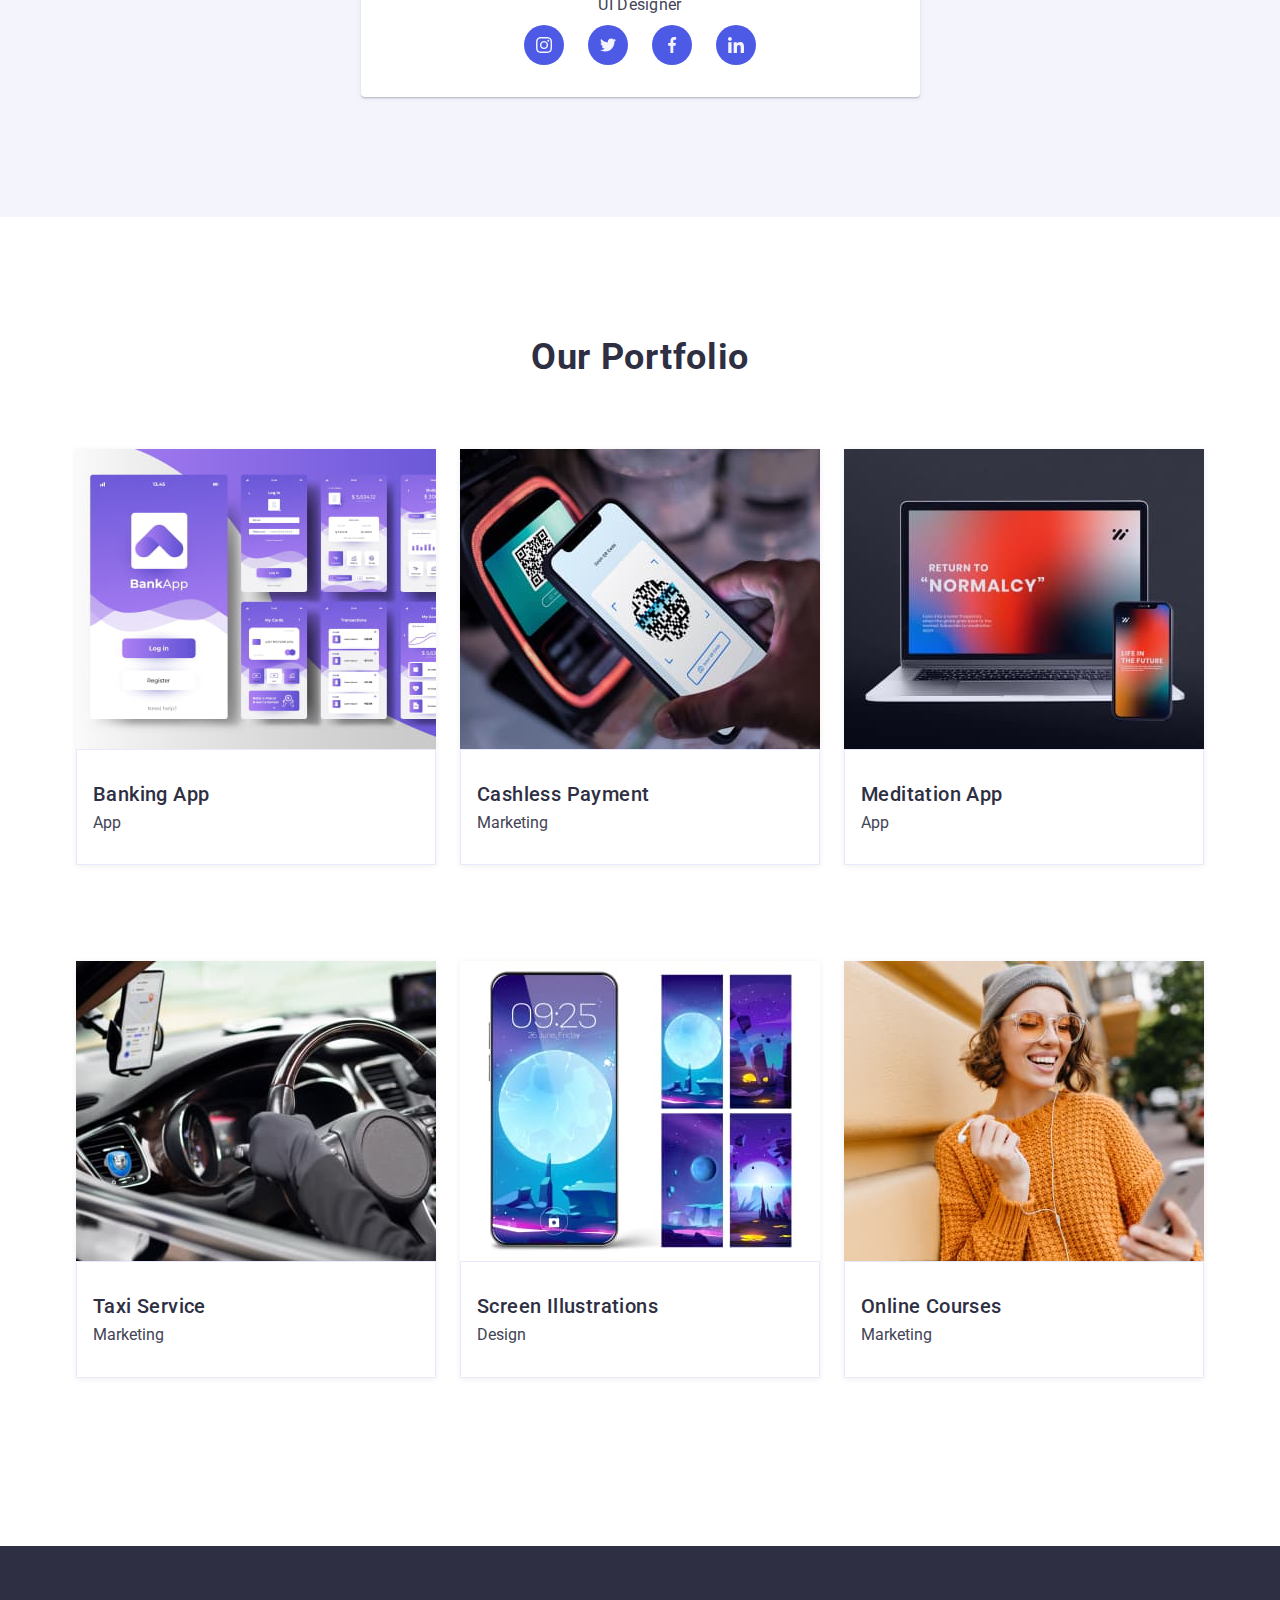
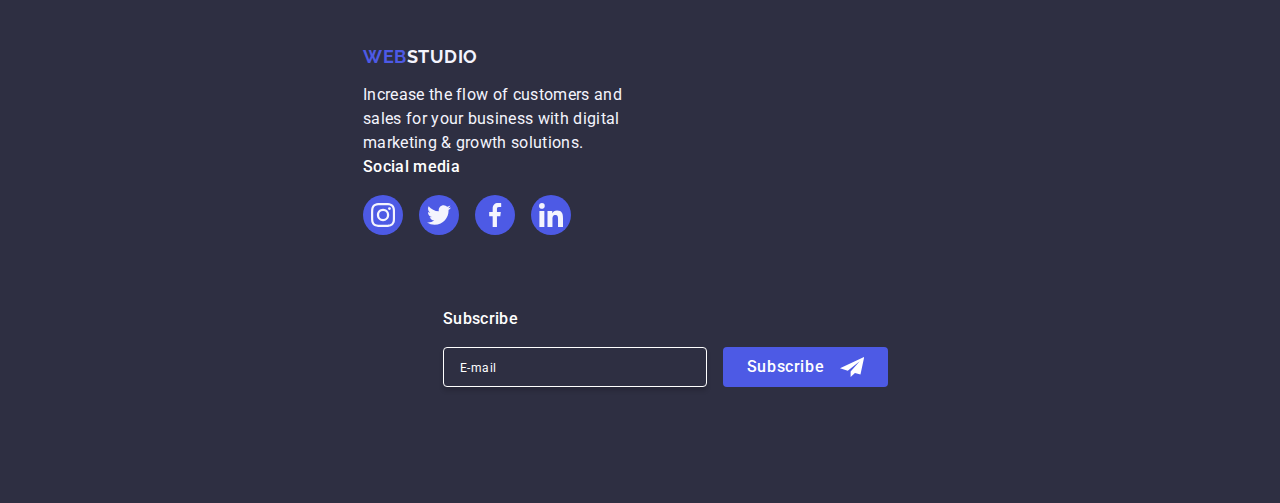
==== commit 7763572a: "Виправлення дз 6" ====
--- a/index.html
+++ b/index.html
@@ -689,6 +689,7 @@
             digital marketing & growth solutions.
           </p>
         </div>
+
         <div class="container-social-media">
           <p class="social-text">Social media</p>
           <ul class="social-list-menu">
@@ -964,7 +965,7 @@
                 height="24"
                 aria-label="icon in"
               >
-                <use href="./images/icons.svg#icon-linkedins"></use>
+                <use href="./images/icons.svg#icon-linkedin"></use>
               </svg>
             </a>
           </li>
--- a/css/adaptive-and-responsive.css
+++ b/css/adaptive-and-responsive.css
@@ -466,7 +466,6 @@
 }
 
 .team-item {
-  margin-bottom: 72px;
   background-color: #ffffff;
   border-radius: 0px 0px 4px 4px;
   box-shadow: 0px 2px 1px 0px rgba(46, 47, 66, 0.08),
@@ -479,7 +478,6 @@
   gap: 24px;
   align-items: center;
   justify-content: center;
-  padding-top: 8px;
 }
 
 .social-link-icon-team {
@@ -529,6 +527,7 @@
   letter-spacing: 0.02em;
   text-align: center;
   color: #434455;
+  margin-bottom: 8px;
 }
 
 .team-list-svg {
@@ -551,7 +550,10 @@
     justify-content: center;
     flex-direction: row;
     flex-wrap: wrap;
-    gap: 64px 24px;
+    gap: 72px 24px;
+  }
+  .team-item {
+    flex-basis: calc((100% - 10px) / 2);
   }
 }
 /* /Tablet team */
@@ -751,6 +753,7 @@
   gap: 16px;
   align-items: center;
   justify-content: center;
+  margin-bottom: 72px;
 }
 
 .social-link-icon {
@@ -844,7 +847,9 @@
     flex-wrap: wrap;
     align-items: baseline;
   }
-
+  .container-footer {
+    max-width: 584px;
+  }
   .logo-footer {
     text-align: start;
     display: block;
@@ -853,7 +858,6 @@
   .logo-container {
     width: 264px;
     margin-right: 24px;
-    margin-left: 96px;
   }
 
   .container-social-media {
@@ -866,9 +870,7 @@
     padding-right: 0;
   }
 
-  .footer-subtscribe-list {
-    margin-left: 96px;
-  }
+  /* .footer-subtscribe-list {} */
 
   .footer-subscribe-paragraph {
     display: inline-block;
@@ -911,7 +913,7 @@
   }
 
   .footer-subtscribe-list {
-    margin-left: 50px;
+    margin-left: 80px;
   }
 
   .button-subs {
@@ -1349,10 +1351,8 @@
 .phone-menu {
   font-style: normal;
   display: inline-block;
-  margin-top: 72px;
-  margin-bottom: 168px;
-  min-width: 151px;
-  margin-left: 0;
+  padding-top: 72px;
+  padding-bottom: 72px;
 }
 
 .menu-link-phone {
@@ -1422,10 +1422,6 @@
   color: #4d5ae5;
 }
 
-.item-address-phone {
-  padding-bottom: 24px;
-}
-
 .phone-address-link:hover,
 .phone-address-link:focus {
   color: #404bbf;
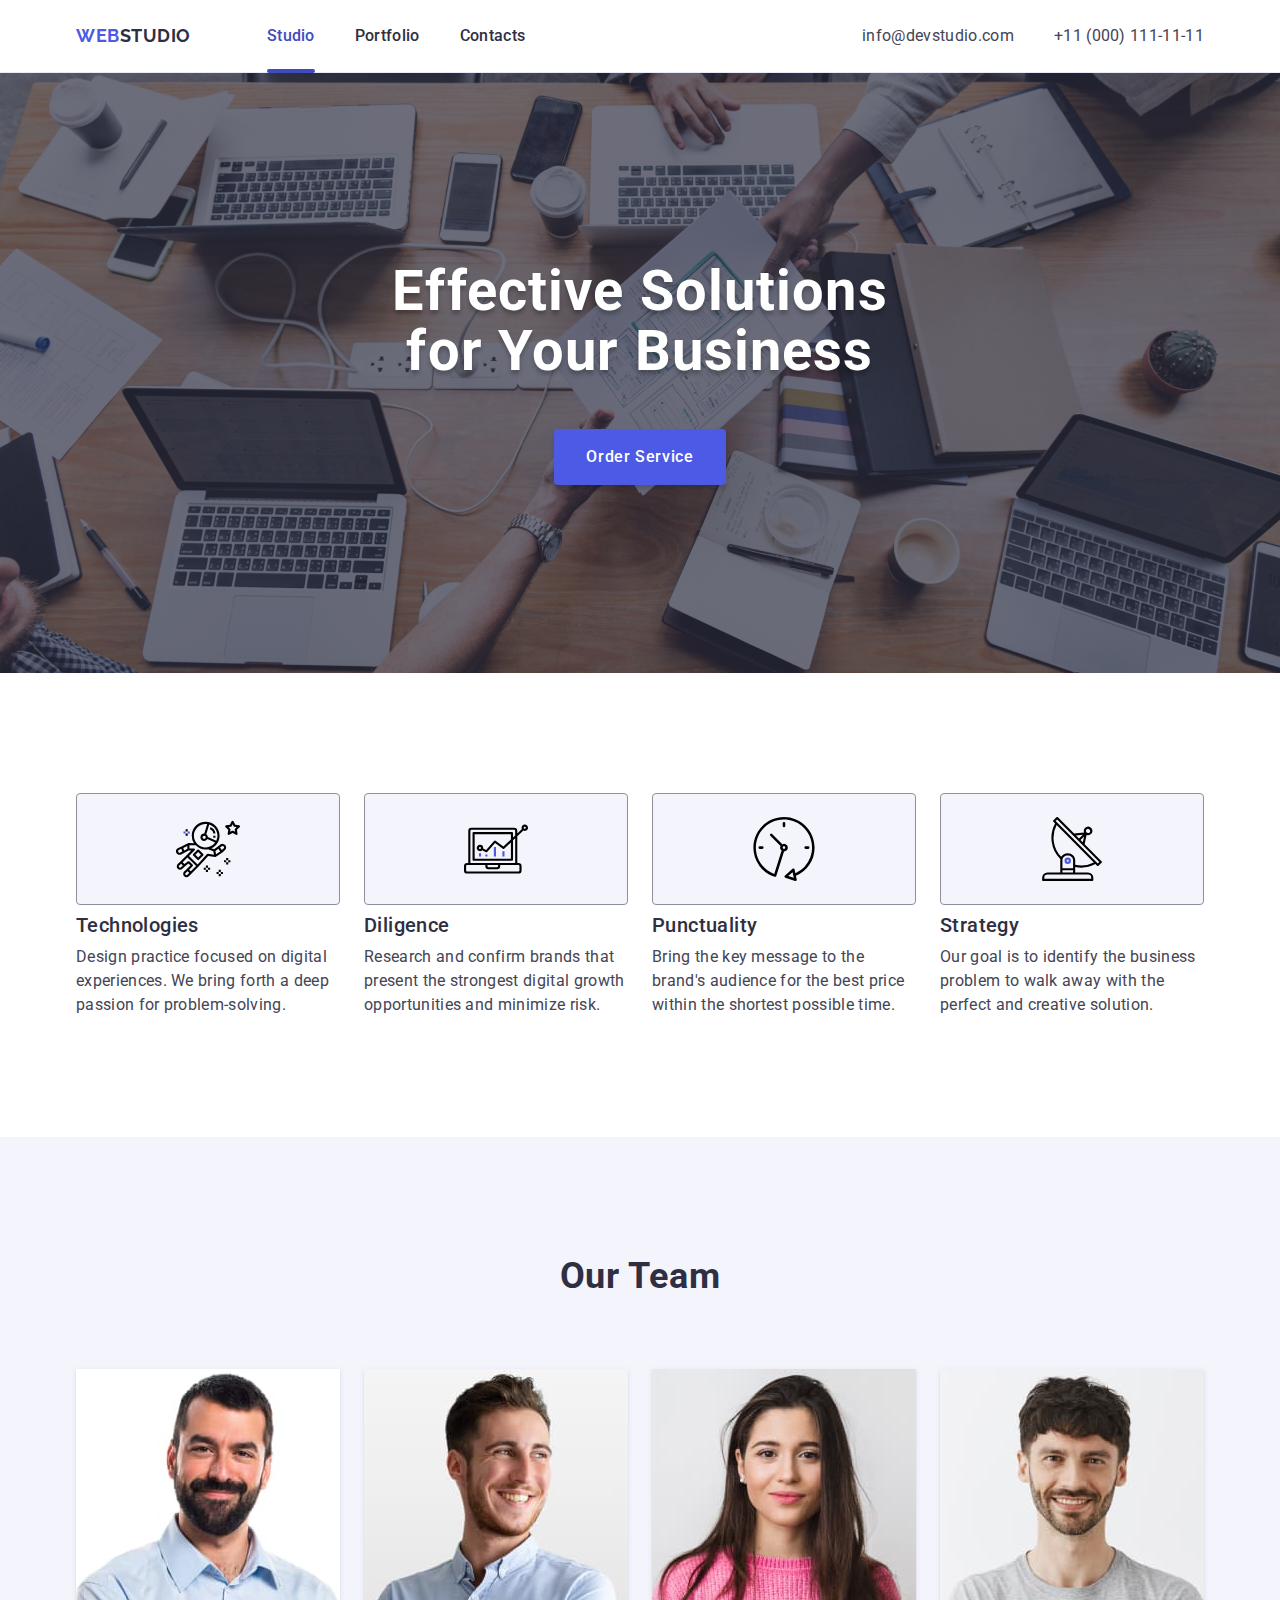
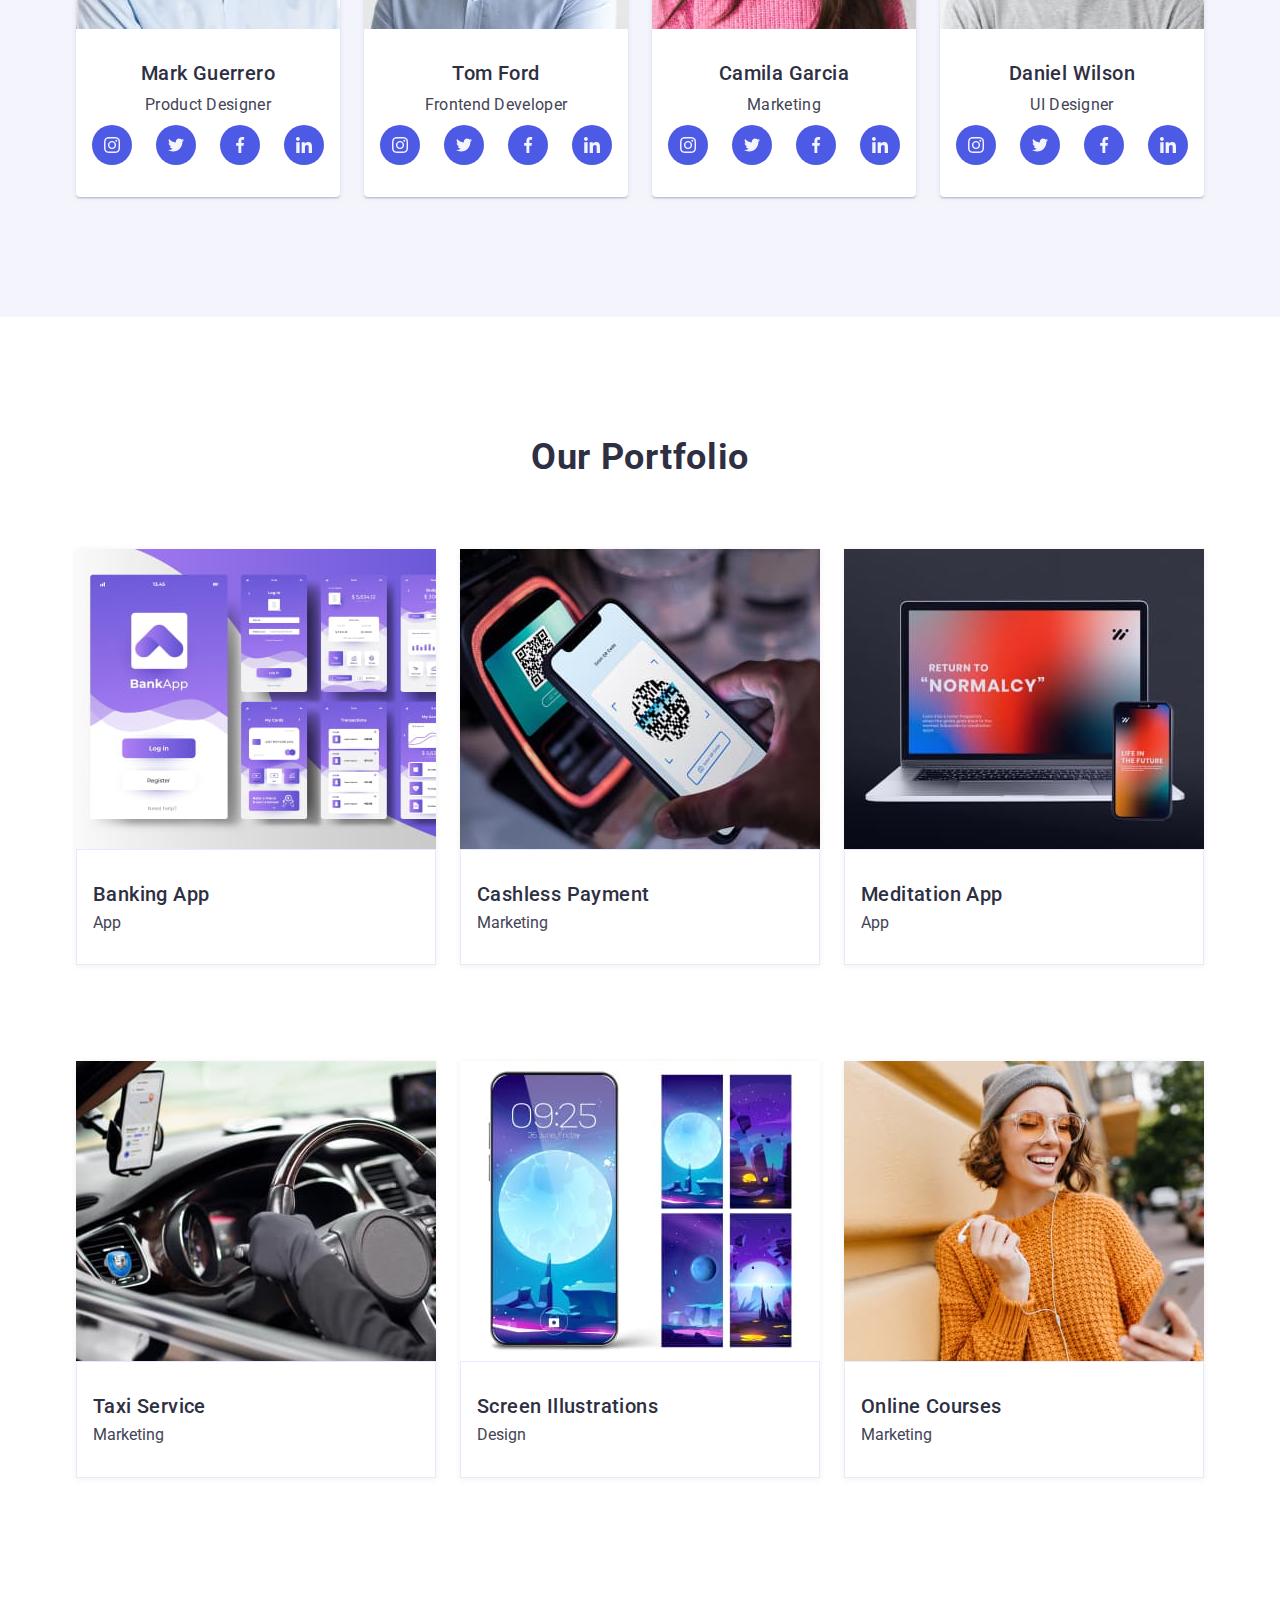
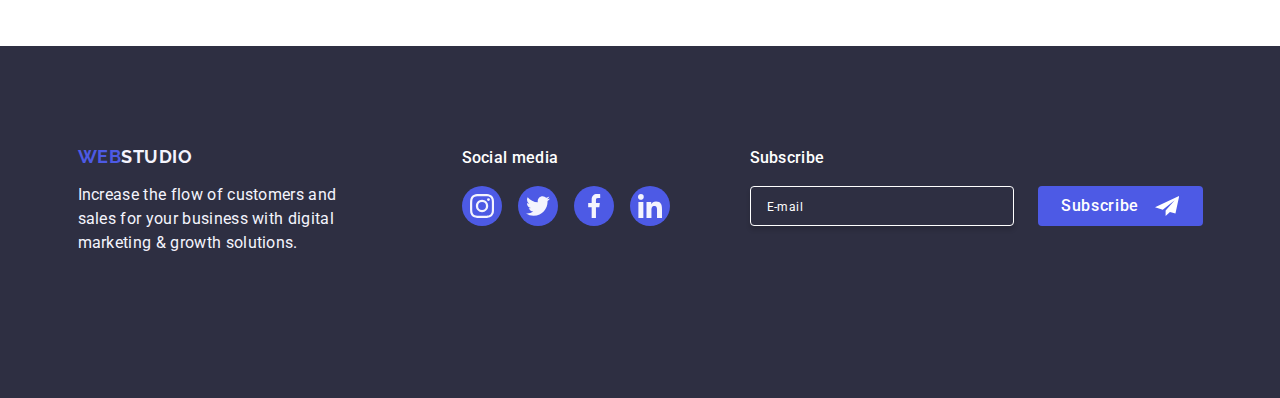
==== commit 163317e0: "Last fixs ?" ====
--- a/index.html
+++ b/index.html
@@ -148,6 +148,7 @@
           </ul>
         </div>
       </section>
+
       <!-- team section -->
       <section class="team-section">
         <div class="container">
@@ -155,12 +156,36 @@
           <ul class="team-menu">
             <!-- product-designer-section start -->
             <li class="team-item">
-              <img
-                src="./images/our-team/product-designer-avatar.jpg"
-                alt="product-designer-avatar"
-                width="264"
-                height="260"
-              />
+              <picture>
+                <source
+                  srcset="
+                    ./images/our-team/prodact/product-desktop 1x-min.jpg 1x,
+                    ./images/our-team/prodact/product-desktop 2x-min.jpg 2x
+                  "
+                  media="(min-width: 1158px)"
+                />
+                <source
+                  srcset="
+                    ./images/our-team/prodact/product-tablet 1x-min.jpg 1x,
+                    ./images/our-team/prodact/product-tablet 2x-min.jpg 2x
+                  "
+                  media="(min-width: 768px)"
+                />
+                <source
+                  srcset="
+                    ./images/our-team/prodact/product-phone 1x-min.jpg 1x,
+                    ./images/our-team/prodact/product-phone 2x-min.jpg 2x
+                  "
+                  media="(min-width: 320px)"
+                />
+                <img
+                  src="./images/our-team/product-designer-avatar.jpg"
+                  alt="product-designer-avatar"
+                  width="264"
+                  height="260"
+                />
+              </picture>
+
               <div class="team-div-container">
                 <h3 class="team-subtitle">Mark Guerrero</h3>
                 <p class="team-paragraph">Product Designer</p>
@@ -221,12 +246,36 @@
 
             <!-- frontend-developer-Start -->
             <li class="team-item">
-              <img
-                src="./images/our-team/frontend-developer-avatar.jpg"
-                alt="frontend-developer-avatar"
-                width="264"
-                height="260"
-              />
+              <picture>
+                <source
+                  srcset="
+                    ./images/our-team/front-end/front-end-desktop 1x-min.jpg 1x,
+                    ./images/our-team/front-end/front-end-desktop 2x-min.jpg 2x
+                  "
+                  media="(min-width: 1158px)"
+                />
+                <source
+                  srcset="
+                    ./images/our-team/front-end/front-end-tablet 1x-min.jpg 1x,
+                    ./images/our-team/front-end/front-end-tablet 2x-min.jpg 2x
+                  "
+                  media="(min-width: 768px)"
+                />
+                <source
+                  srcset="
+                    ./images/our-team/front-end/front-end-phone 1x-min.jpg 1x,
+                    ./images/our-team/front-end/front-end-phone 2x-min.jpg 2x
+                  "
+                  media="(min-width: 320px)"
+                />
+                <img
+                  src="./images/our-team/frontend-developer-avatar.jpg"
+                  alt="frontend-developer-avatar"
+                  width="264"
+                  height="260"
+                />
+              </picture>
+
               <div class="team-div-container">
                 <h3 class="team-subtitle">Tom Ford</h3>
                 <p class="team-paragraph">Frontend Developer</p>
@@ -287,12 +336,36 @@
 
             <!-- marketing-person-START -->
             <li class="team-item">
-              <img
-                src="./images/our-team/marketing-person-avatar.jpg"
-                alt="marketing-person-avatar"
-                width="264"
-                height="260"
-              />
+              <picture>
+                <source
+                  srcset="
+                    ./images/our-team/marketing/Marketing-avatar-desctop 1x-min.jpg 1x,
+                    ./images/our-team/marketing/Marketing-avatar-desctop 2x-min.jpg 2x
+                  "
+                  media="(min-width: 1158px)"
+                />
+                <source
+                  srcset="
+                    ./images/our-team/marketing/Marketing-avatar-tablet 1x-min.jpg 1x,
+                    ./images/our-team/marketing/Marketing-avatar-tablet 2x-min.jpg 2x
+                  "
+                  media="(min-width: 768px)"
+                />
+                <source
+                  srcset="
+                    ./images/our-team/marketing/marketing-person-avatar-phone 1x-min.jpg 1x,
+                    ./images/our-team/marketing/marketing-person-avatar-phone 2x-min.jpg 2x
+                  "
+                  media="(min-width: 320px)"
+                />
+                <img
+                  src="./images/our-team/marketing-person-avatar.jpg"
+                  alt="marketing-person-avatar"
+                  width="264"
+                  height="260"
+                />
+              </picture>
+
               <div class="team-div-container">
                 <h3 class="team-subtitle">Camila Garcia</h3>
                 <p class="team-paragraph">Marketing</p>
@@ -353,12 +426,36 @@
 
             <!--ui-designer-START -->
             <li class="team-item">
-              <img
-                src="./images/our-team/ui-designer-avatar.jpg"
-                alt="ui-designer-avatar"
-                width="264"
-                height="260"
-              />
+              <picture>
+                <source
+                  srcset="
+                    ./images/images/our-team/ui-design/ui-desktop 1x-min.jpg 1x,
+                    ./images/images/our-team/ui-design/ui-desktop 2x-min.jpg 2x
+                  "
+                  media="(min-width: 1158px)"
+                />
+                <source
+                  srcset="
+                    ./images/our-team/ui-design/ui-tablet 1x-min.jpg 1x,
+                    ./images/our-team/ui-design/ui-tablet 2x-min.jpg 2x
+                  "
+                  media="(min-width: 768px)"
+                />
+                <source
+                  srcset="
+                    ./images/our-team/ui-design/ui-phone 1x-min.jpg 1x,
+                    ./images/our-team/ui-design/ui-phone 2x-min.jpg 2x
+                  "
+                  media="(min-width: 320px)"
+                />
+                <img
+                  src="./images/our-team/ui-designer-avatar.jpg"
+                  alt="ui-designer-avatar"
+                  width="264"
+                  height="260"
+                />
+              </picture>
+
               <div class="team-div-container">
                 <h3 class="team-subtitle">Daniel Wilson</h3>
                 <p class="team-paragraph">UI Designer</p>
@@ -473,7 +570,7 @@
                   <source
                     srcset="
                       ./images/our-portfolio/cash-payment/cashless-payment-desktop.1x.jpg 1x,
-                      ./images/our-portfolio/cash-payment/cashless-payment-desktop.2x.jpg 0.2x
+                      ./images/our-portfolio/cash-payment/cashless-payment-desktop.2x.jpg 2x
                     "
                     media="(min-width: 1158px)"
                   />
@@ -911,7 +1008,7 @@
               >
               <br />
             </li>
-            <li class="item-address-phone">
+            <li class="item-address-mail">
               <a class="phone-address-link" href="mailto:info@devstudio.com"
                 >info@devstudio.com</a
               >
--- a/css/adaptive-and-responsive.css
+++ b/css/adaptive-and-responsive.css
@@ -553,7 +553,7 @@
     gap: 72px 24px;
   }
   .team-item {
-    flex-basis: calc((100% - 10px) / 2);
+    width: calc((100% - 24px) / 2);
   }
 }
 /* /Tablet team */
@@ -562,6 +562,9 @@
 @media screen and (min-width: 1158px) {
   .team-section {
     padding: 120px 0;
+  }
+  .team-item {
+    width: auto;
   }
 }
 /* /Desktop team */
@@ -870,8 +873,6 @@
     padding-right: 0;
   }
 
-  /* .footer-subtscribe-list {} */
-
   .footer-subscribe-paragraph {
     display: inline-block;
   }
@@ -899,21 +900,23 @@
     margin-right: 120px;
     margin-bottom: 0;
   }
-
+  .container-footer {
+    max-width: 1158px;
+    justify-content: center;
+  }
   .subscribe-form {
     display: flex;
     flex-wrap: nowrap;
-    gap: 16px;
-  }
-
-  .container-cosial-media {
+    gap: 24px;
+  }
+  .container-social-media {
     margin-right: 80px;
     margin-left: 0;
     margin-bottom: 0;
   }
 
   .footer-subtscribe-list {
-    margin-left: 80px;
+    margin-left: 0px;
   }
 
   .button-subs {
@@ -1352,7 +1355,7 @@
   font-style: normal;
   display: inline-block;
   padding-top: 72px;
-  padding-bottom: 72px;
+  margin-bottom: 168px;
 }
 
 .menu-link-phone {
@@ -1412,7 +1415,9 @@
 .item-address-phone:last-child {
   margin-bottom: 0;
 }
-
+.item-address-phone {
+  padding-bottom: 24px;
+}
 .phone-address-link.address-active {
   color: #4d5ae5;
 }
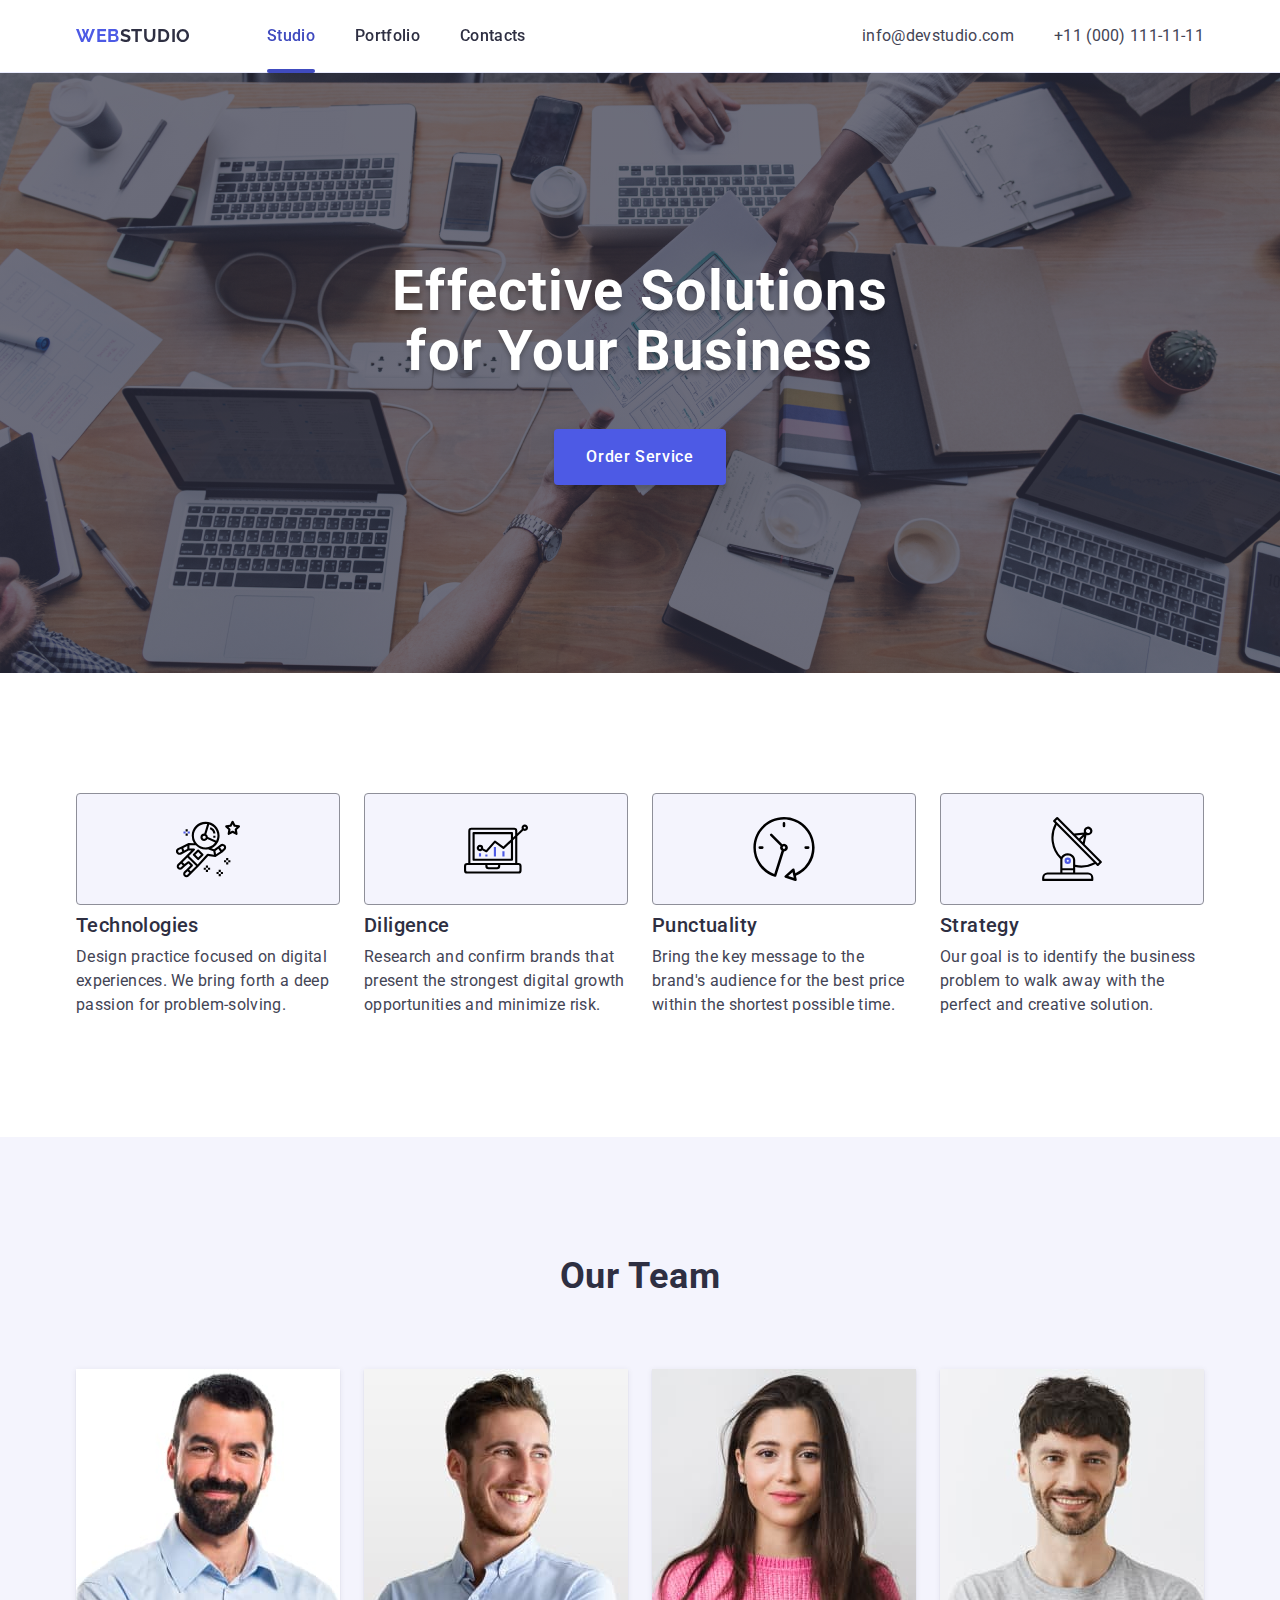
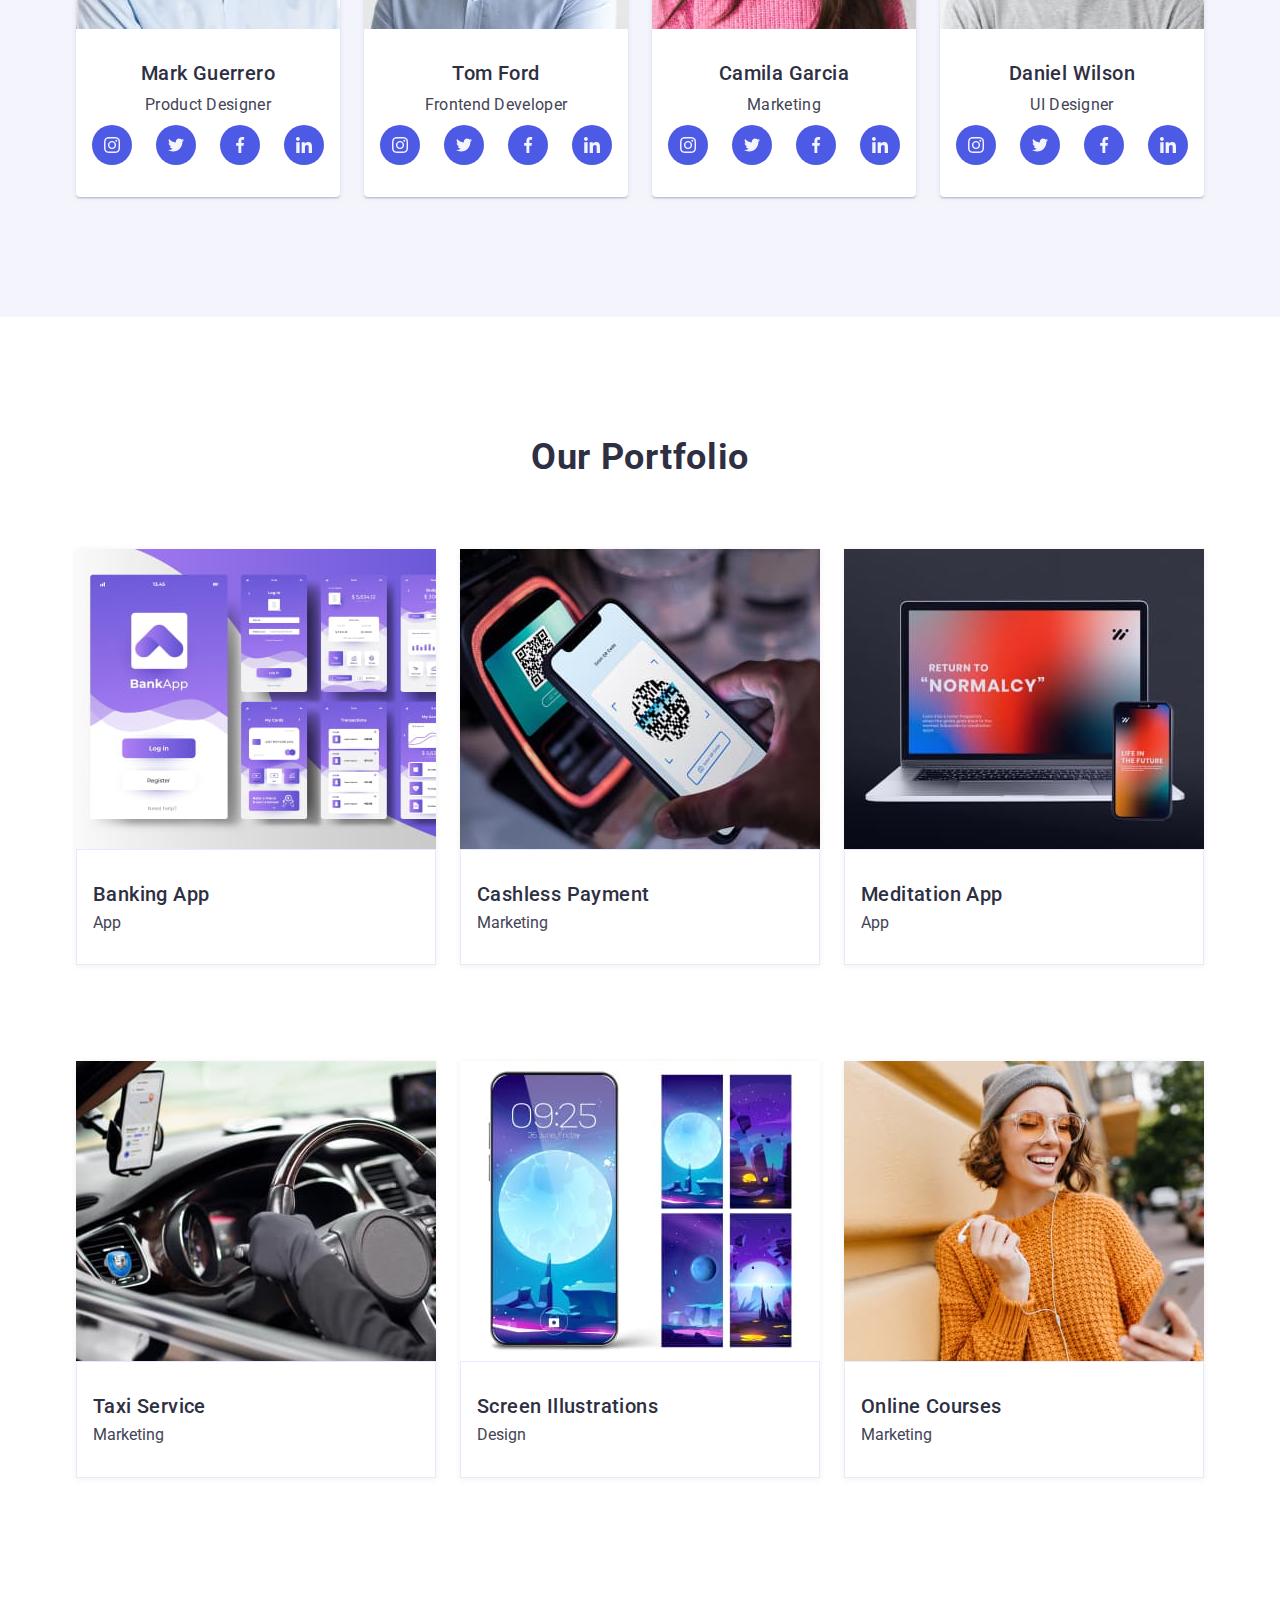
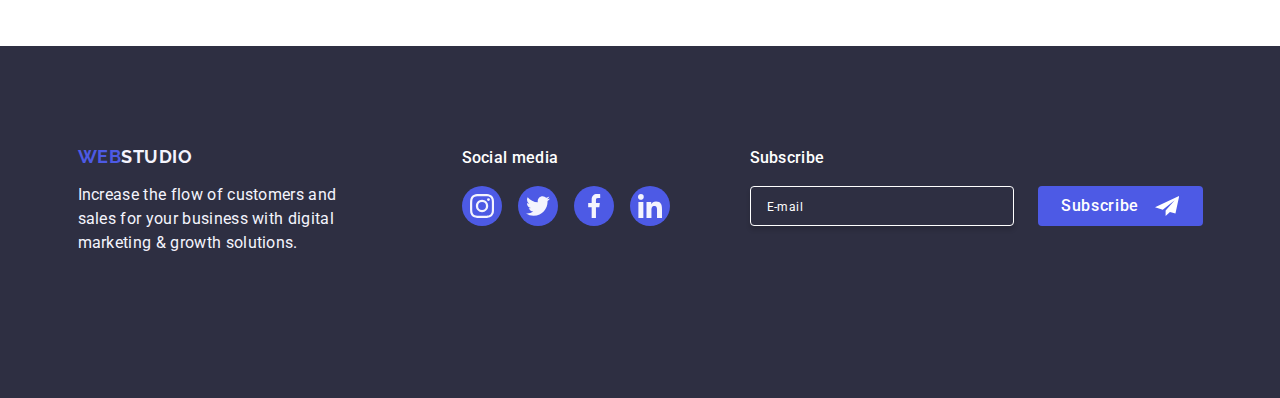
==== commit bd57ffd4: "Add" ====
--- a/index.html
+++ b/index.html
@@ -24,6 +24,11 @@
     />
     <!-- Own styles link -->
     <link rel="stylesheet" href="./css/adaptive-and-responsive.css" />
+    <!-- Animation library -->
+    <link
+      rel="stylesheet"
+      href="https://cdnjs.cloudflare.com/ajax/libs/animate.css/4.1.1/animate.min.css"
+    />
   </head>
   <body>
     <header class="page-header">
@@ -78,7 +83,7 @@
           <h2 class="visually-hidden">Our benefits</h2>
           <ul class="benefits-menu">
             <li class="benefits-item">
-              <div class="benefits-icon-container">
+              <div class="benefits-icon-container scale-up-left">
                 <svg
                   class="icon-drawing"
                   width="64"
@@ -95,7 +100,7 @@
               </p>
             </li>
             <li class="benefits-item">
-              <div class="benefits-icon-container">
+              <div class="benefits-icon-container scale-up-left">
                 <svg
                   class="icon-drawing"
                   width="64"
@@ -112,7 +117,7 @@
               </p>
             </li>
             <li class="benefits-item">
-              <div class="benefits-icon-container">
+              <div class="benefits-icon-container scale-up-left">
                 <svg
                   class="icon-drawing"
                   width="64"
@@ -129,7 +134,7 @@
               </p>
             </li>
             <li class="benefits-item">
-              <div class="benefits-icon-container">
+              <div class="benefits-icon-container scale-up-left">
                 <svg
                   class="icon-drawing"
                   width="64"
@@ -155,12 +160,12 @@
           <h2 class="team-title">Our Team</h2>
           <ul class="team-menu">
             <!-- product-designer-section start -->
-            <li class="team-item">
+            <li class="team-item team-item_one">
               <picture>
                 <source
                   srcset="
-                    ./images/our-team/prodact/product-desktop 1x-min.jpg 1x,
-                    ./images/our-team/prodact/product-desktop 2x-min.jpg 2x
+                    /images/our-team/prodact/product-desktop 1x-min.jpg 1x,
+                  /images/our-team/prodact/product-desktop 2x-min.jpg 2x
                   "
                   media="(min-width: 1158px)"
                 />
@@ -245,7 +250,7 @@
             <!-- product-designer-END -->
 
             <!-- frontend-developer-Start -->
-            <li class="team-item">
+            <li class="team-item team-item_two">
               <picture>
                 <source
                   srcset="
@@ -335,7 +340,7 @@
             <!-- frontend-developer-ENd -->
 
             <!-- marketing-person-START -->
-            <li class="team-item">
+            <li class="team-item team-item_three">
               <picture>
                 <source
                   srcset="
@@ -425,7 +430,7 @@
             <!-- marketing-person-END -->
 
             <!--ui-designer-START -->
-            <li class="team-item">
+            <li class="team-item team-item_four">
               <picture>
                 <source
                   srcset="
@@ -853,7 +858,7 @@
                 name="subscribe"
               />
             </label>
-            <button type="submit" class="button-subs">
+            <button type="submit" class="button-subs shake-horizontal">
               Subscribe
               <svg width="24" height="24" fill="white" class="icon-subs">
                 <use href="./images/icons.svg#icon-subscribe"></use>
--- a/css/adaptive-and-responsive.css
+++ b/css/adaptive-and-responsive.css
@@ -68,6 +68,8 @@
 }
 
 .logo {
+  animation: bounceInLeft 2s;
+
   font-family: 'Raleway', sans-serif;
   font-weight: 700;
   font-size: 18px;
@@ -77,6 +79,23 @@
   color: #4d5ae5;
   padding: 17px 0;
   text-decoration: none;
+
+  display: inline-block;
+  vertical-align: middle;
+  -webkit-transform: perspective(1px) translateZ(0);
+  transform: perspective(1px) translateZ(0);
+  box-shadow: 0 0 1px rgba(0, 0, 0, 0);
+  -webkit-transition-duration: 0.3s;
+  transition-duration: 0.3s;
+  -webkit-transition-property: box-shadow, transform;
+  transition-property: box-shadow, transform;
+}
+.logo:hover,
+.logo:focus,
+.logo:active {
+  box-shadow: 0 10px 10px -10px rgba(0, 0, 0, 0.5);
+  -webkit-transform: scale(1.1);
+  transform: scale(1.1);
 }
 
 .text-logo {
@@ -138,7 +157,52 @@
   .menu-link:focus {
     color: #404bbf;
   }
-
+  /* -------------------------------------------------- */
+  .menu-link {
+    display: inline-block;
+    vertical-align: middle;
+    -webkit-transform: perspective(1px) translateZ(0);
+    transform: perspective(1px) translateZ(0);
+    box-shadow: 0 0 1px rgba(0, 0, 0, 0);
+    position: relative;
+    -webkit-transition-property: color;
+    transition-property: color;
+    -webkit-transition-duration: 0.3s;
+    transition-duration: 0.3s;
+  }
+  .menu-link:before {
+    content: '';
+    position: absolute;
+    z-index: -1;
+    top: 0;
+    left: 0;
+    right: 0;
+    bottom: 0;
+    background: #2098d1;
+    -webkit-transform: scaleX(0);
+    transform: scaleX(0);
+    -webkit-transform-origin: 0 50%;
+    transform-origin: 0 50%;
+    -webkit-transition-property: transform;
+    transition-property: transform;
+    -webkit-transition-duration: 0.3s;
+    transition-duration: 0.3s;
+    -webkit-transition-timing-function: ease-out;
+    transition-timing-function: ease-out;
+    border-radius: 50%;
+  }
+  .menu-link:hover,
+  .menu-link:focus,
+  .menu-link:active {
+    color: white;
+  }
+  .menu-link:hover:before,
+  .menu-link:focus:before,
+  .menu-link:active:before {
+    -webkit-transform: scaleX(1);
+    transform: scaleX(1);
+  }
+  /* -------------------------------------------------///////// */
   .current {
     position: relative;
     color: #404bbf;
@@ -224,6 +288,8 @@
   letter-spacing: 0.02em;
   text-align: center;
   color: #fff;
+
+  animation: fadeInTopLeft 4s;
 }
 
 @media screen and (min-resolution: 192dpi) and (min-width: 320px) {
@@ -256,6 +322,8 @@
   align-items: center;
   cursor: pointer;
   transition: background-color 250ms cubic-bezier(0.4, 0, 0.2, 1);
+
+  animation: fadeInRight 4s;
 }
 
 .buy-button:hover,
@@ -422,9 +490,45 @@
     line-height: 1.2;
     text-align: left;
   }
-
+  /* ..----------------------------------------- */
+  .benefits-subtitle {
+    animation: benefits-subtitle 11s cubic-bezier(0.215, 0.61, 0.355, 1) both;
+  }
+  @keyframes benefits-subtitle {
+    0% {
+      letter-spacing: 1em;
+      transform: translateZ(400px);
+      opacity: 0;
+    }
+    40% {
+      opacity: 0.6;
+    }
+    100% {
+      transform: translateZ(0);
+      opacity: 1;
+    }
+  }
+
+  /* ------------------------------------------------------- */
   .benefits-paragraph {
     font-weight: 400;
+  }
+  .benefits-paragraph {
+    animation: benefits-paragraph 4s cubic-bezier(0.25, 0.46, 0.45, 0.94) both;
+  }
+
+  @keyframes benefits-paragraph {
+    0% {
+      letter-spacing: -0.5em;
+      transform: translateZ(-800px);
+      filter: blur(12px);
+      opacity: 0;
+    }
+    100% {
+      transform: translateZ(0);
+      filter: blur(0);
+      opacity: 1;
+    }
   }
 
   .benefits-icon-container {
@@ -438,7 +542,22 @@
     border-radius: 4px;
     background-color: #f4f4fd;
   }
-
+  /* --------------------------------------- */
+  .scale-up-left {
+    animation: scale-up-left 12s cubic-bezier(0.39, 0.575, 0.565, 1) both;
+  }
+  @keyframes scale-up-left {
+    0% {
+      transform: scale(0.1);
+      transform-origin: 0% 50%;
+    }
+    100% {
+      transform: scale(1);
+      transform-origin: 0% 50%;
+    }
+  }
+
+  /* ---------------------------------------------------- */
   .icon-drawing {
     display: block;
   }
@@ -506,7 +625,27 @@
   color: #2e2f42;
   margin-bottom: 72px;
 }
-
+/* ---------------------------------- */
+.team-title {
+  animation: team-title 15s cubic-bezier(0.215, 0.61, 0.355, 1) both;
+}
+
+@keyframes team-title {
+  0% {
+    letter-spacing: 1em;
+    transform: translateZ(400px) translateY(-300px);
+    opacity: 0;
+  }
+  40% {
+    opacity: 0.6;
+  }
+  100% {
+    transform: translateZ(0) translateY(0);
+    opacity: 1;
+  }
+}
+
+/* ---------------------------------------- */
 .team-div-container {
   padding: 32px 0;
 }
@@ -565,6 +704,22 @@
   }
   .team-item {
     width: auto;
+  }
+  .team-item_one {
+    width: auto;
+    animation: fadeInLeftBig 8s;
+  }
+  .team-item_two {
+    width: auto;
+    animation: fadeInLeftBig 5s;
+  }
+  .team-item_three {
+    width: auto;
+    animation: fadeInRightBig 5s;
+  }
+  .team-item_four {
+    width: auto;
+    animation: fadeInRightBig 8s;
   }
 }
 /* /Desktop team */
@@ -918,7 +1073,72 @@
   .footer-subtscribe-list {
     margin-left: 0px;
   }
-
+  /* ------------------------------------------------------------- */
+  .shake-horizontal {
+    -webkit-animation: shake-horizontal 0.8s
+      cubic-bezier(0.455, 0.03, 0.515, 0.955) both;
+    animation: shake-horizontal 0.8s cubic-bezier(0.455, 0.03, 0.515, 0.955)
+      both;
+  }
+
+  @-webkit-keyframes shake-horizontal {
+    0%,
+    100% {
+      -webkit-transform: translateX(0);
+      transform: translateX(0);
+    }
+    10%,
+    30%,
+    50%,
+    70% {
+      -webkit-transform: translateX(-10px);
+      transform: translateX(-10px);
+    }
+    20%,
+    40%,
+    60% {
+      -webkit-transform: translateX(10px);
+      transform: translateX(10px);
+    }
+    80% {
+      -webkit-transform: translateX(8px);
+      transform: translateX(8px);
+    }
+    90% {
+      -webkit-transform: translateX(-8px);
+      transform: translateX(-8px);
+    }
+  }
+  @keyframes shake-horizontal {
+    0%,
+    100% {
+      -webkit-transform: translateX(0);
+      transform: translateX(0);
+    }
+    10%,
+    30%,
+    50%,
+    70% {
+      -webkit-transform: translateX(-10px);
+      transform: translateX(-10px);
+    }
+    20%,
+    40%,
+    60% {
+      -webkit-transform: translateX(10px);
+      transform: translateX(10px);
+    }
+    80% {
+      -webkit-transform: translateX(8px);
+      transform: translateX(8px);
+    }
+    90% {
+      -webkit-transform: translateX(-8px);
+      transform: translateX(-8px);
+    }
+  }
+
+  /* ---------------------------------------------------------------- */
   .button-subs {
     margin-right: 0;
   }
